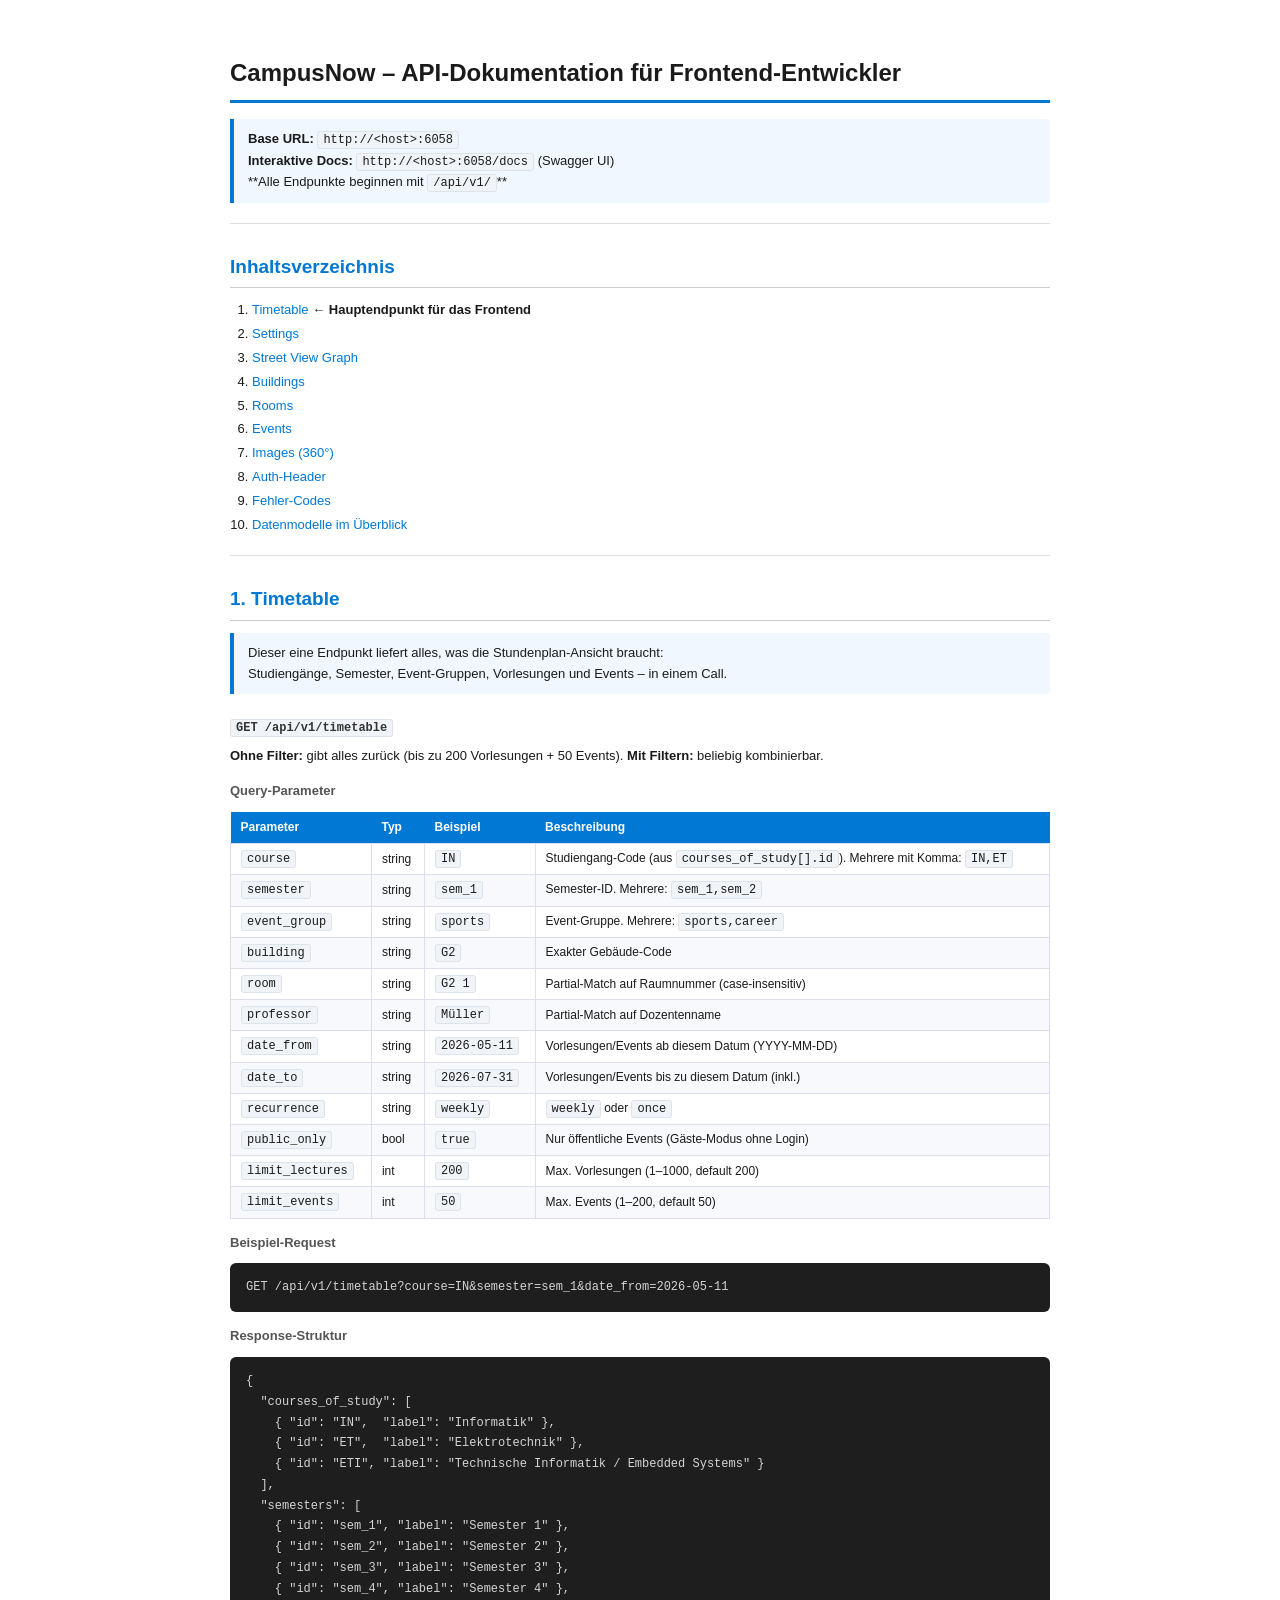
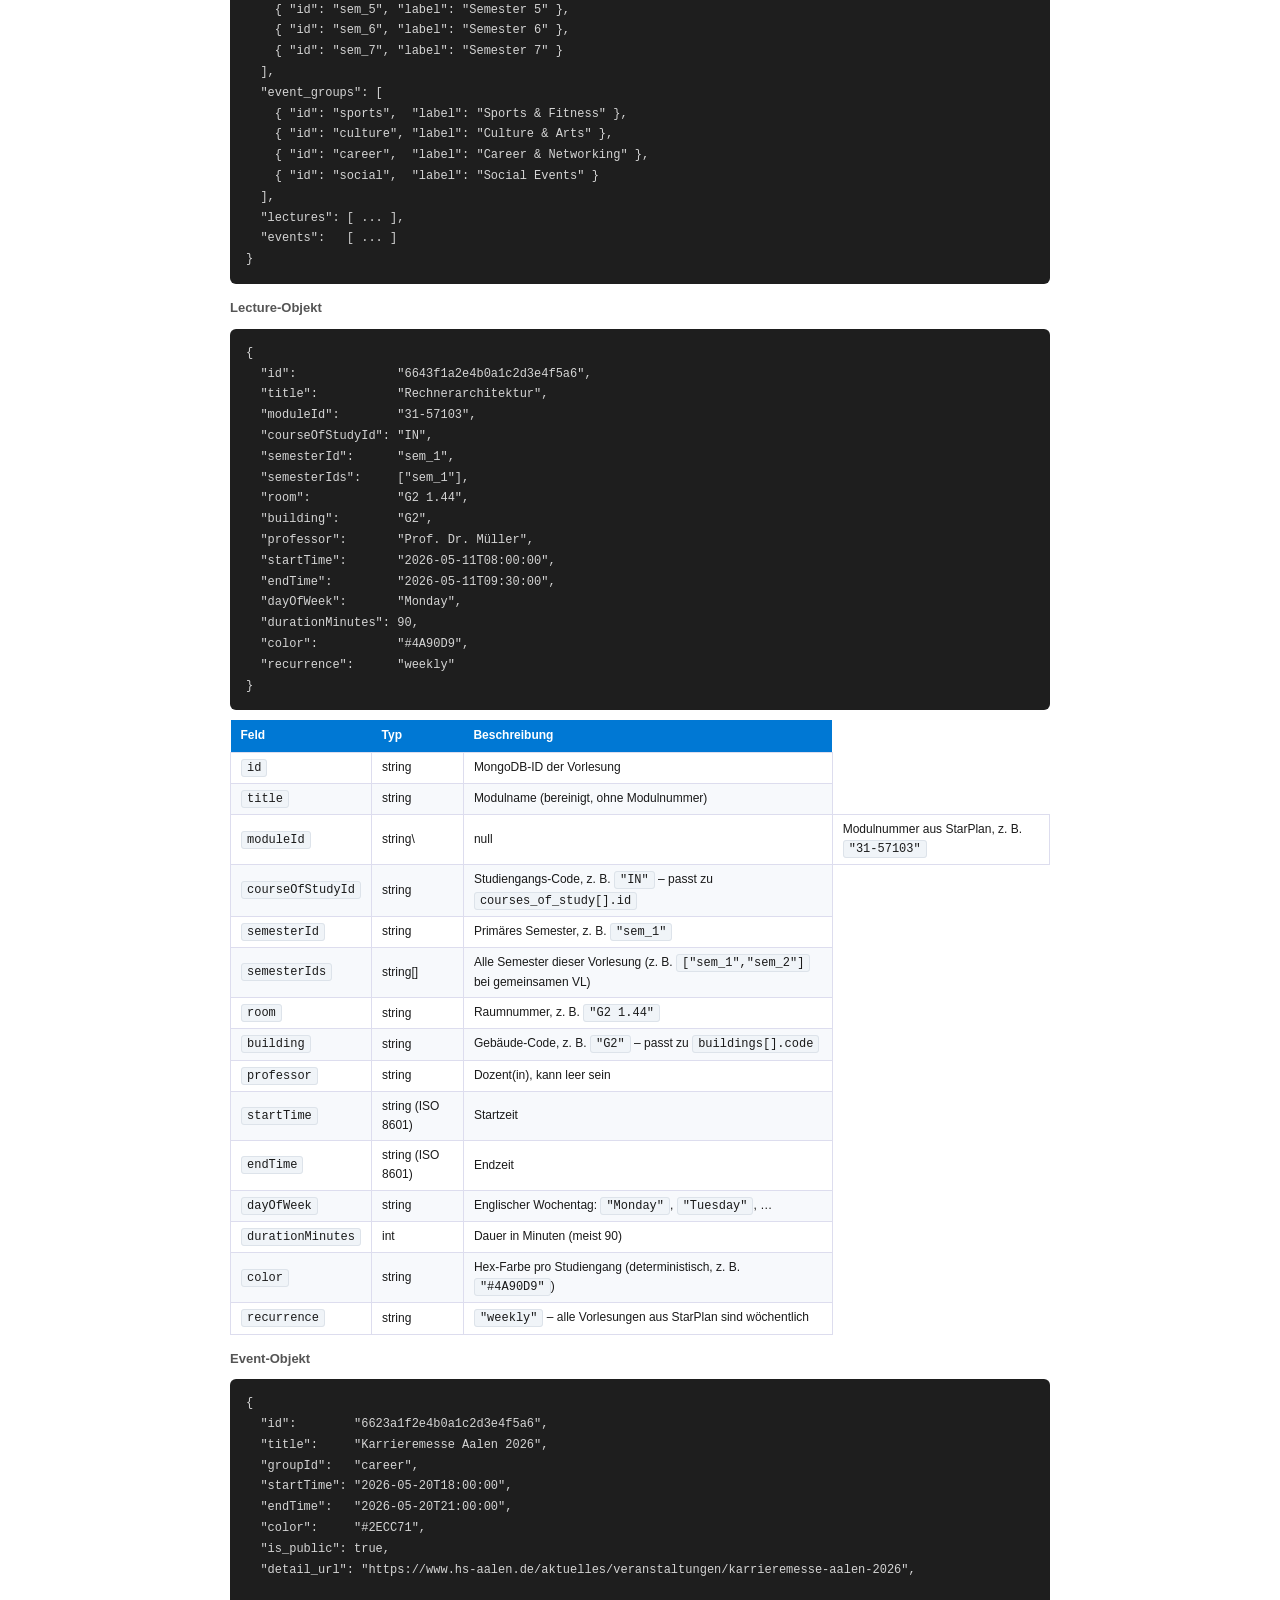
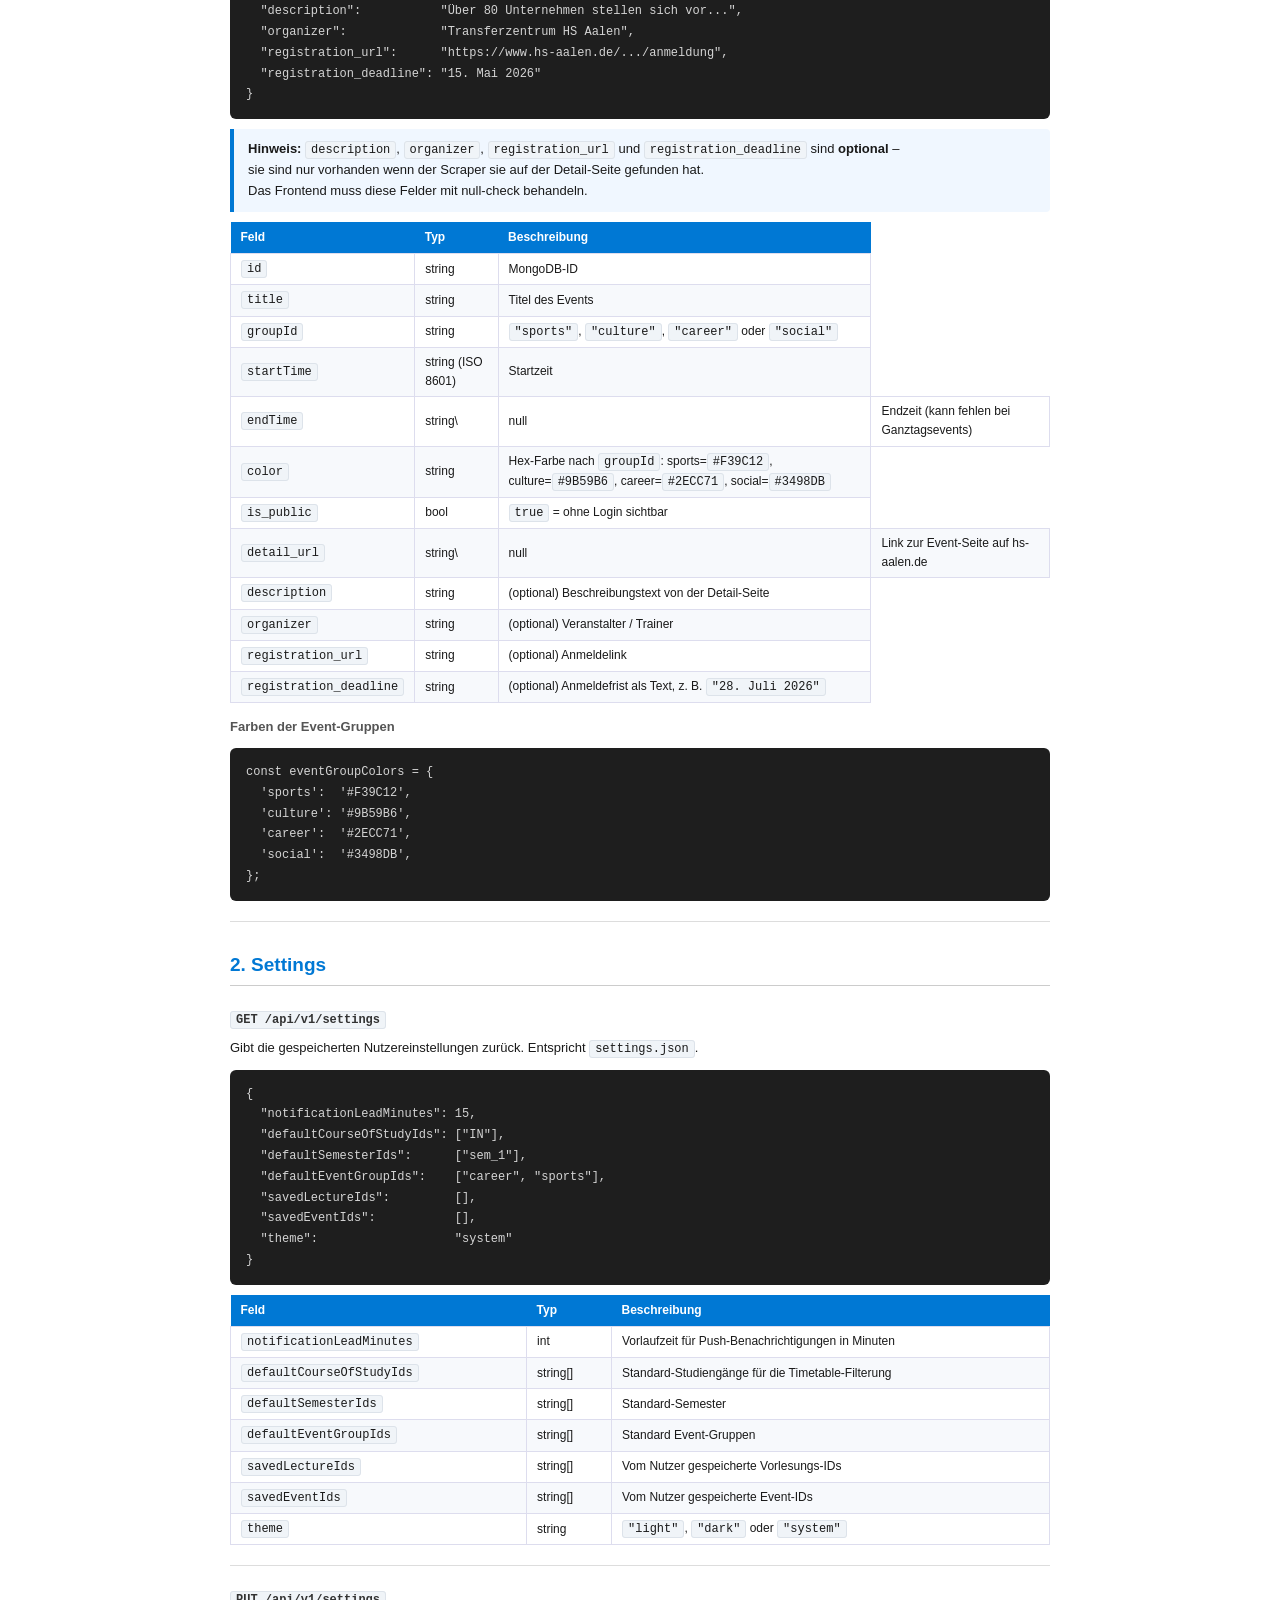
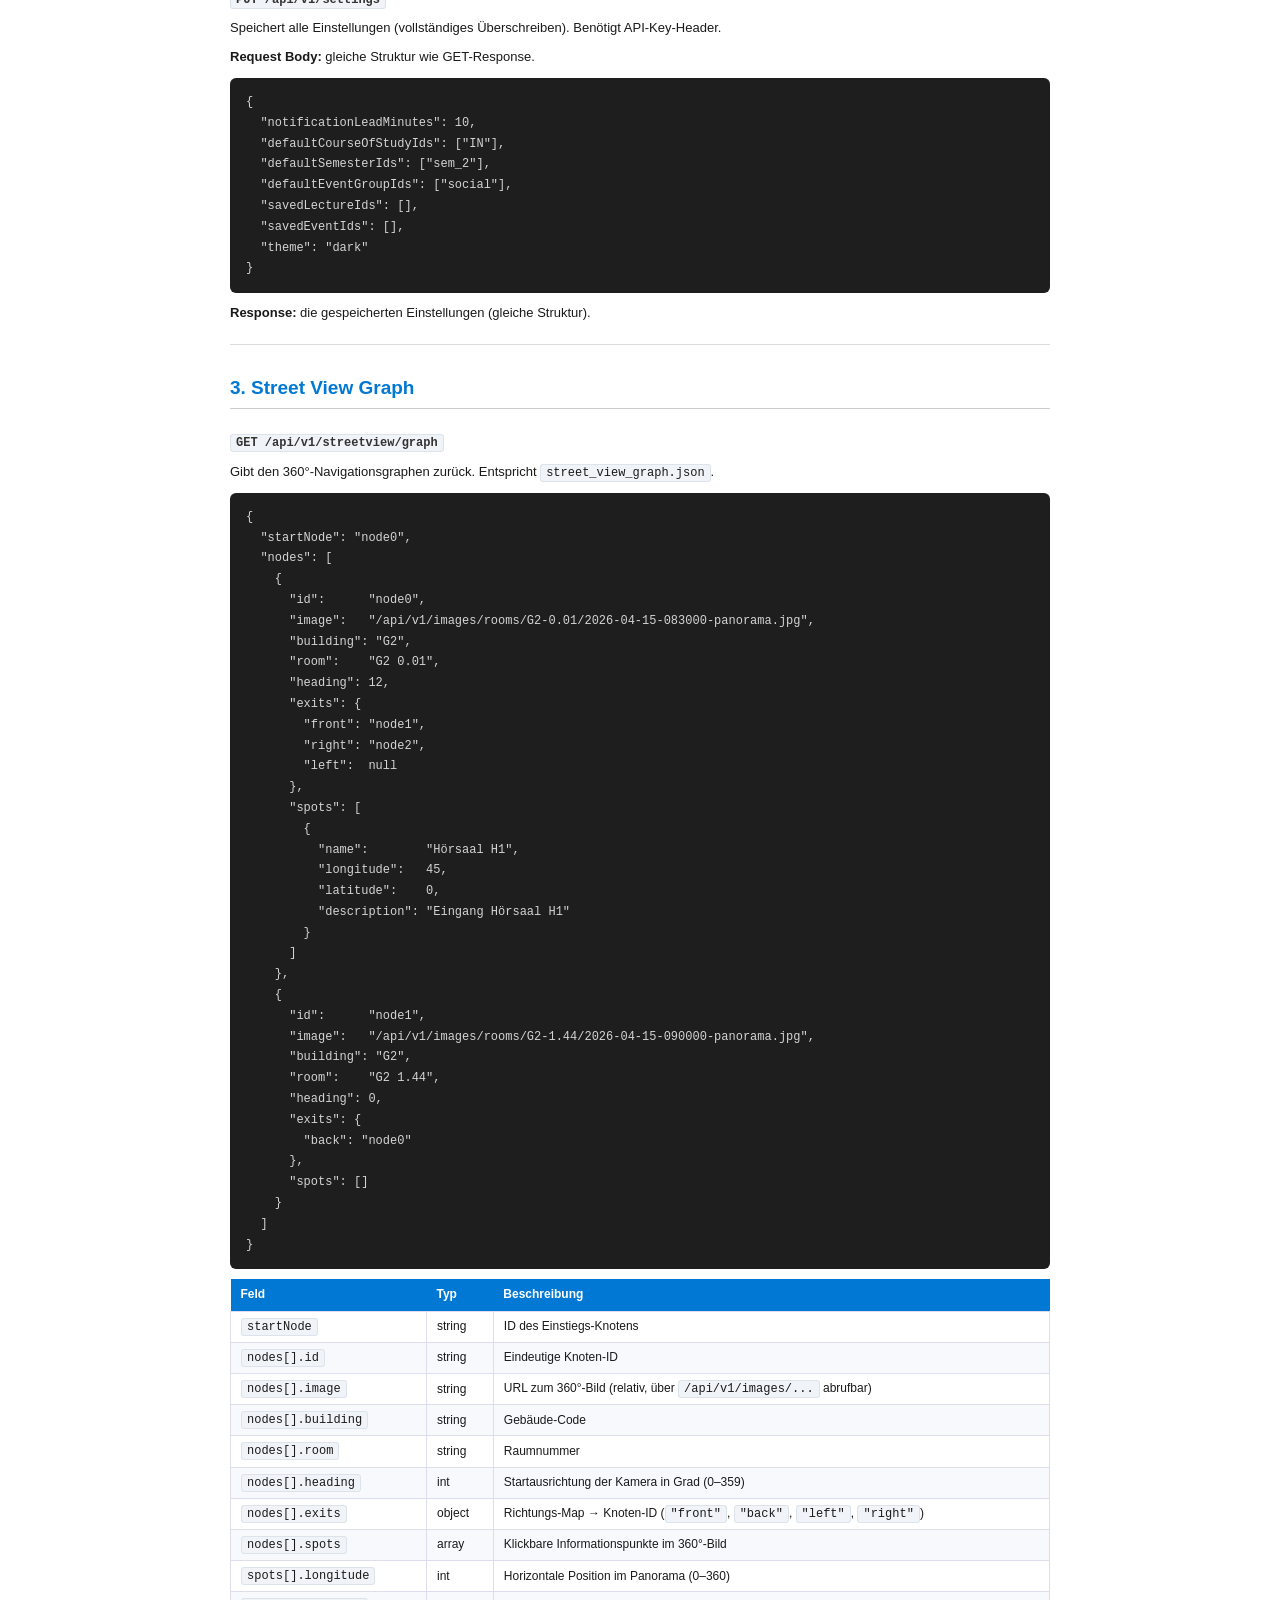
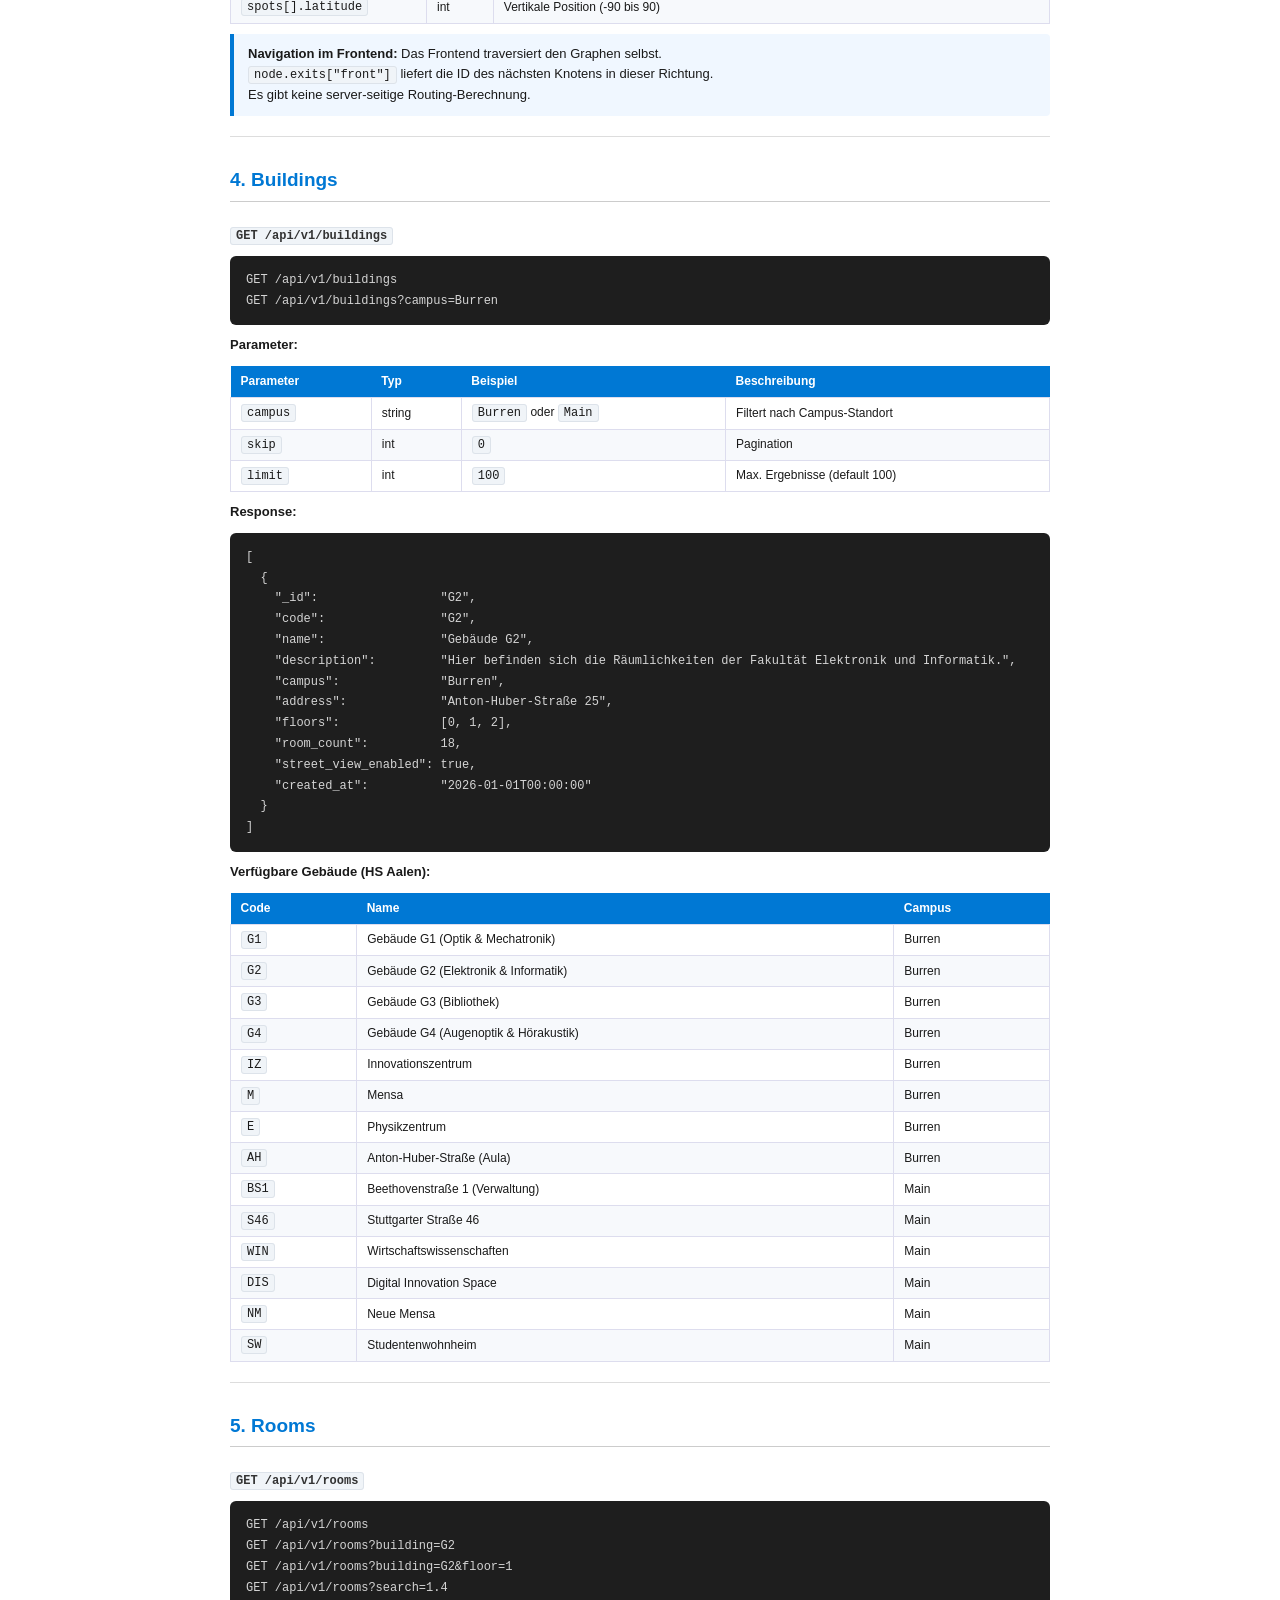
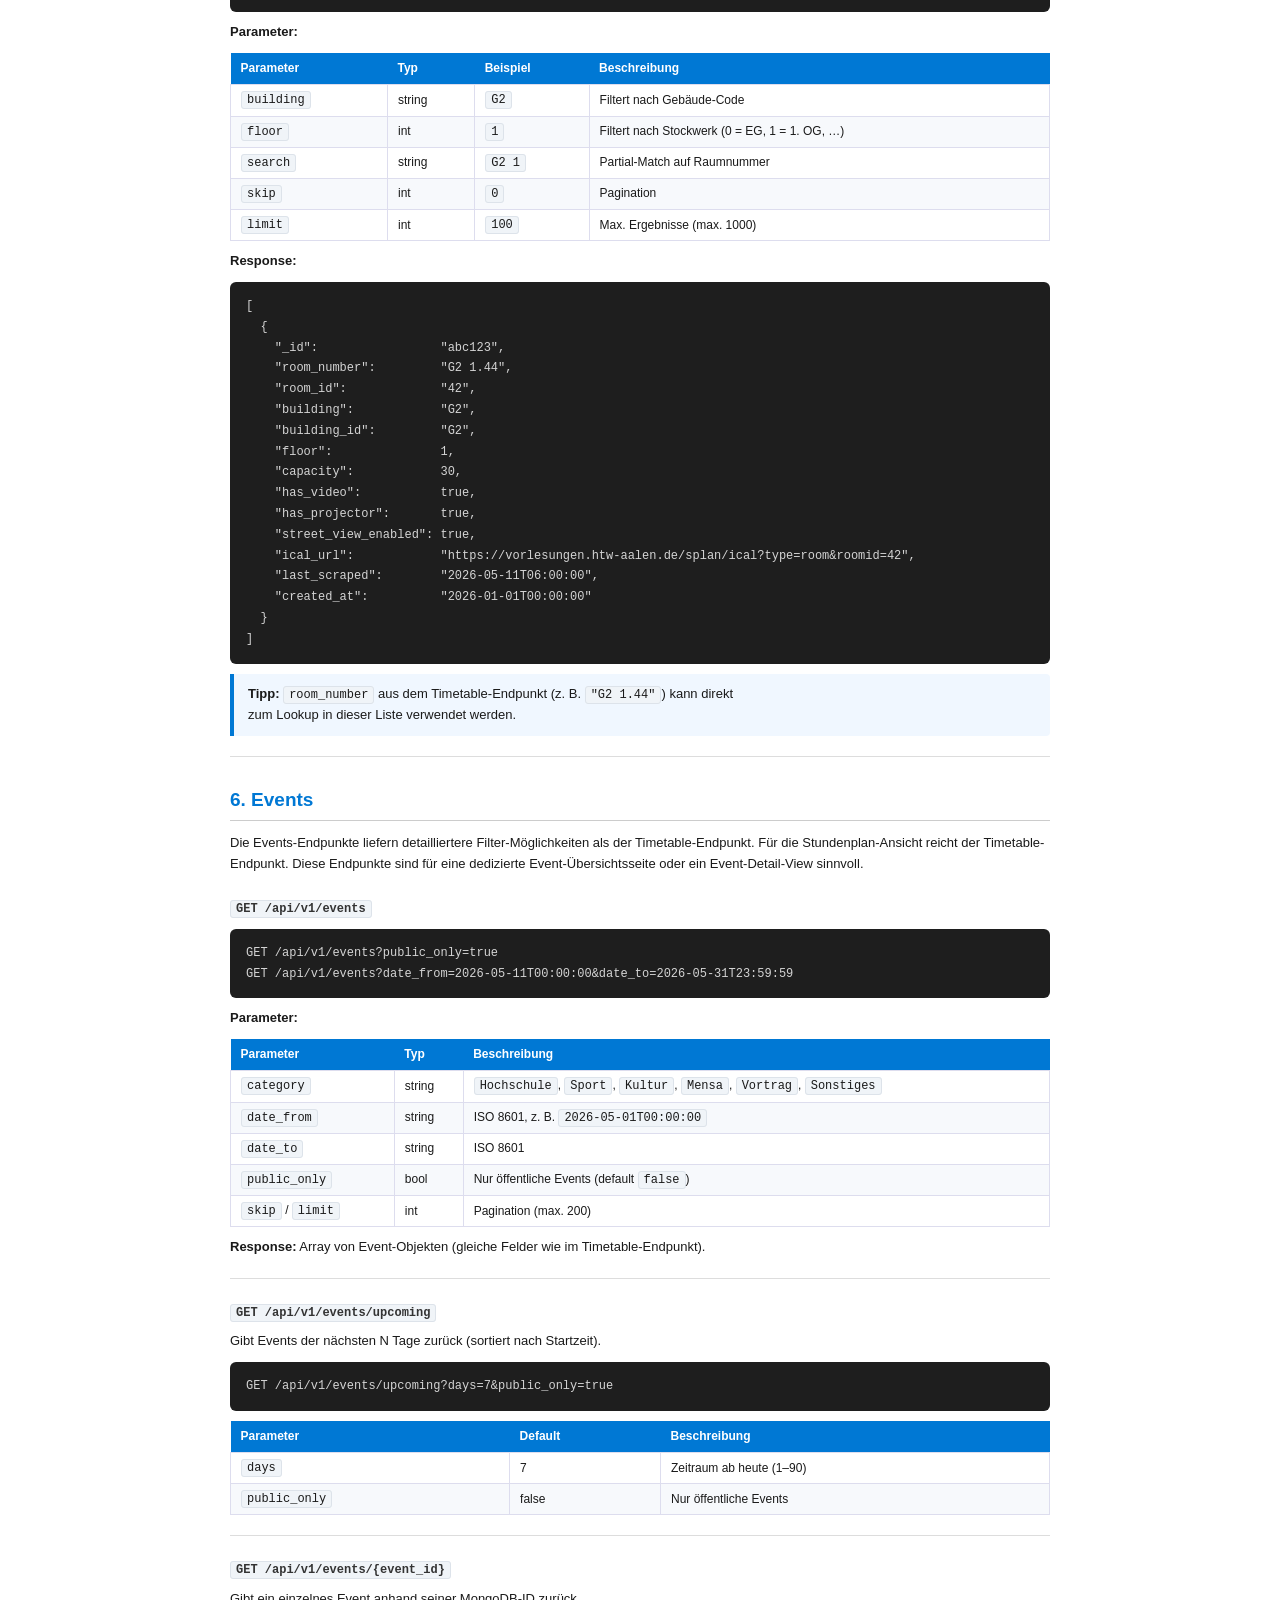
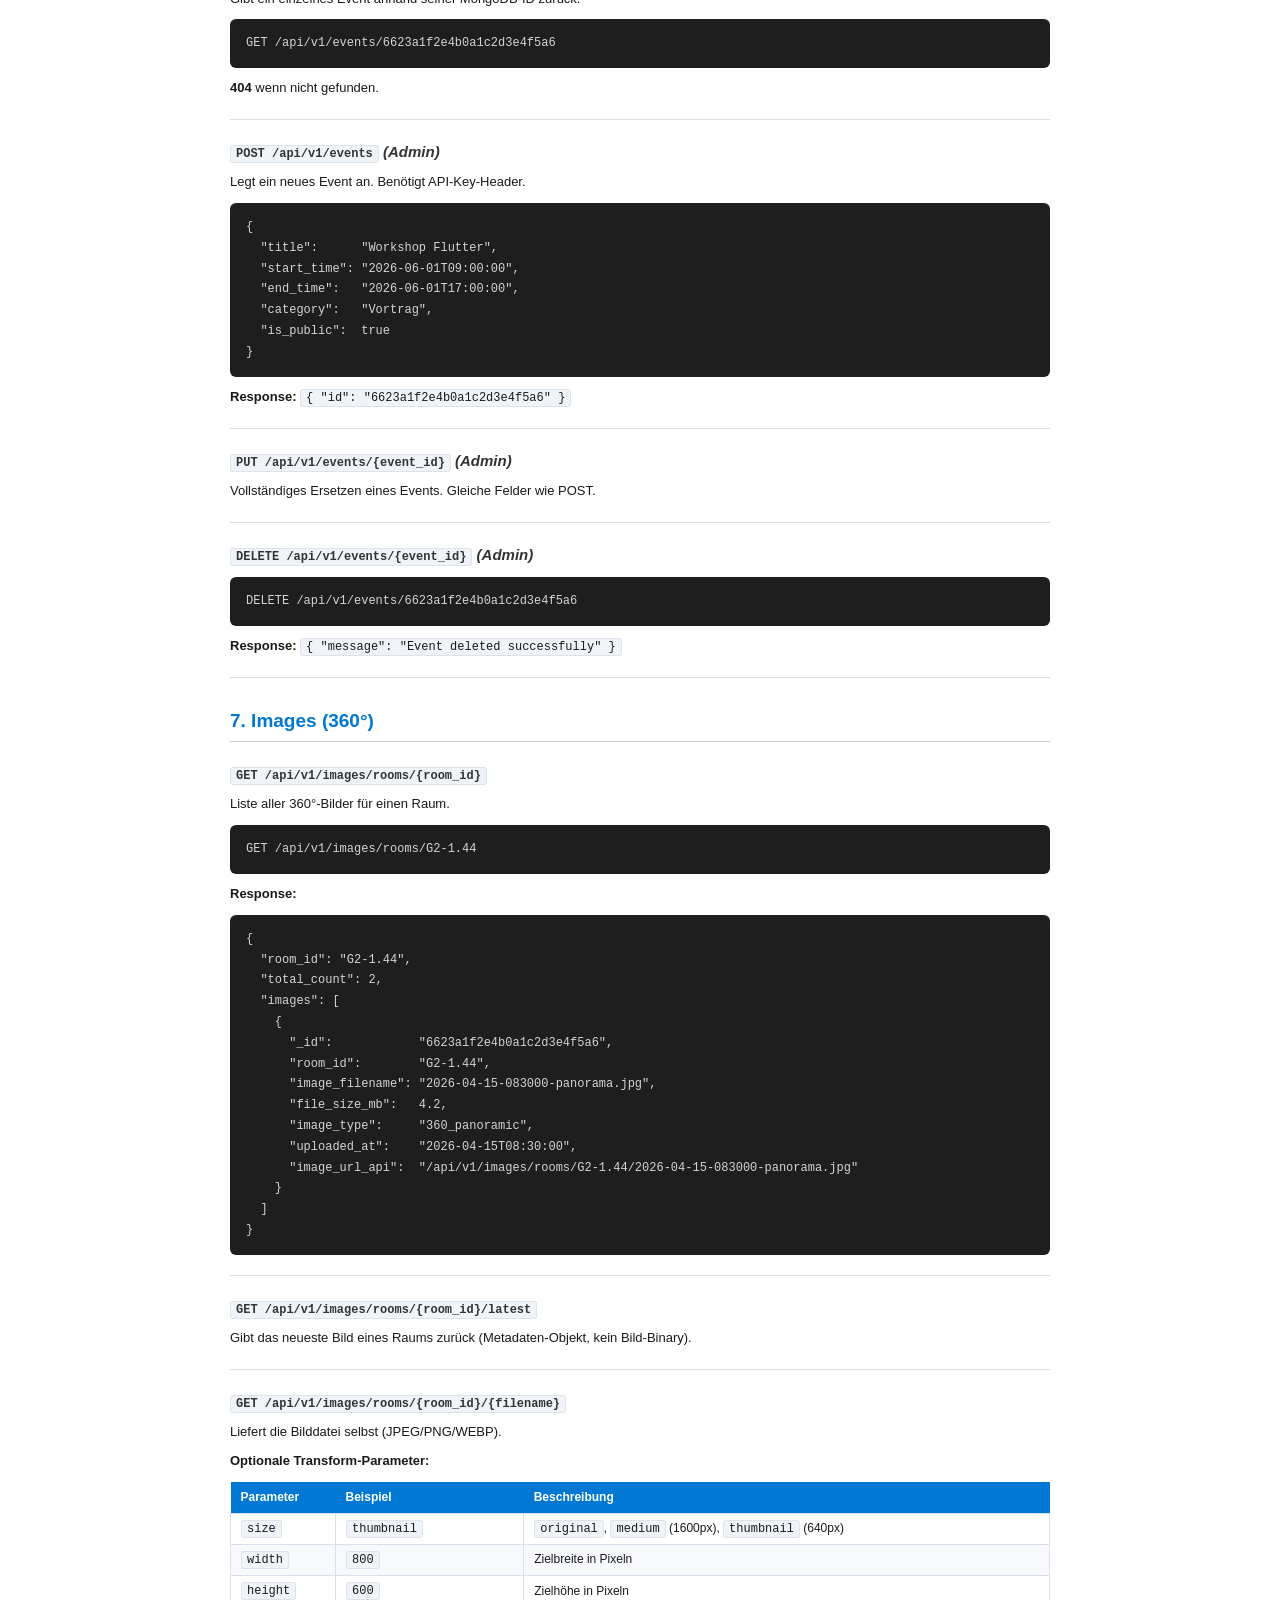
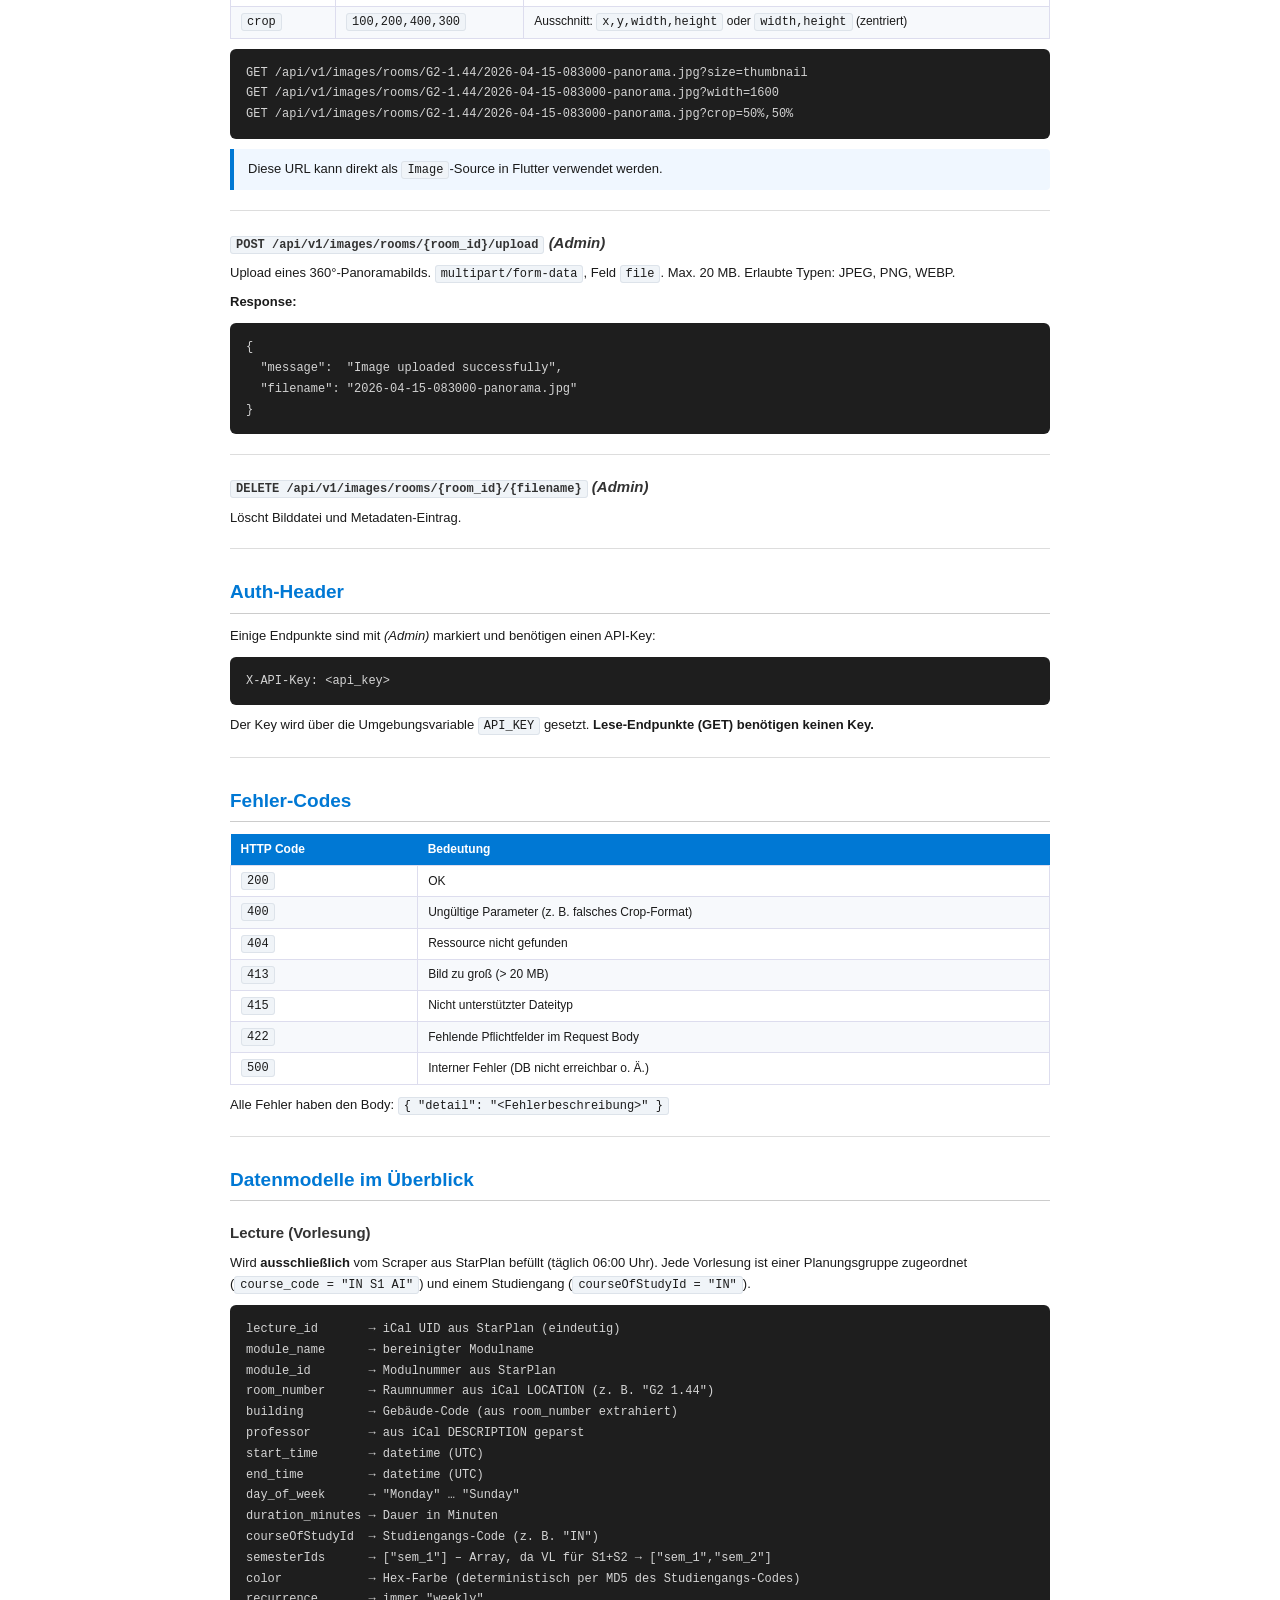
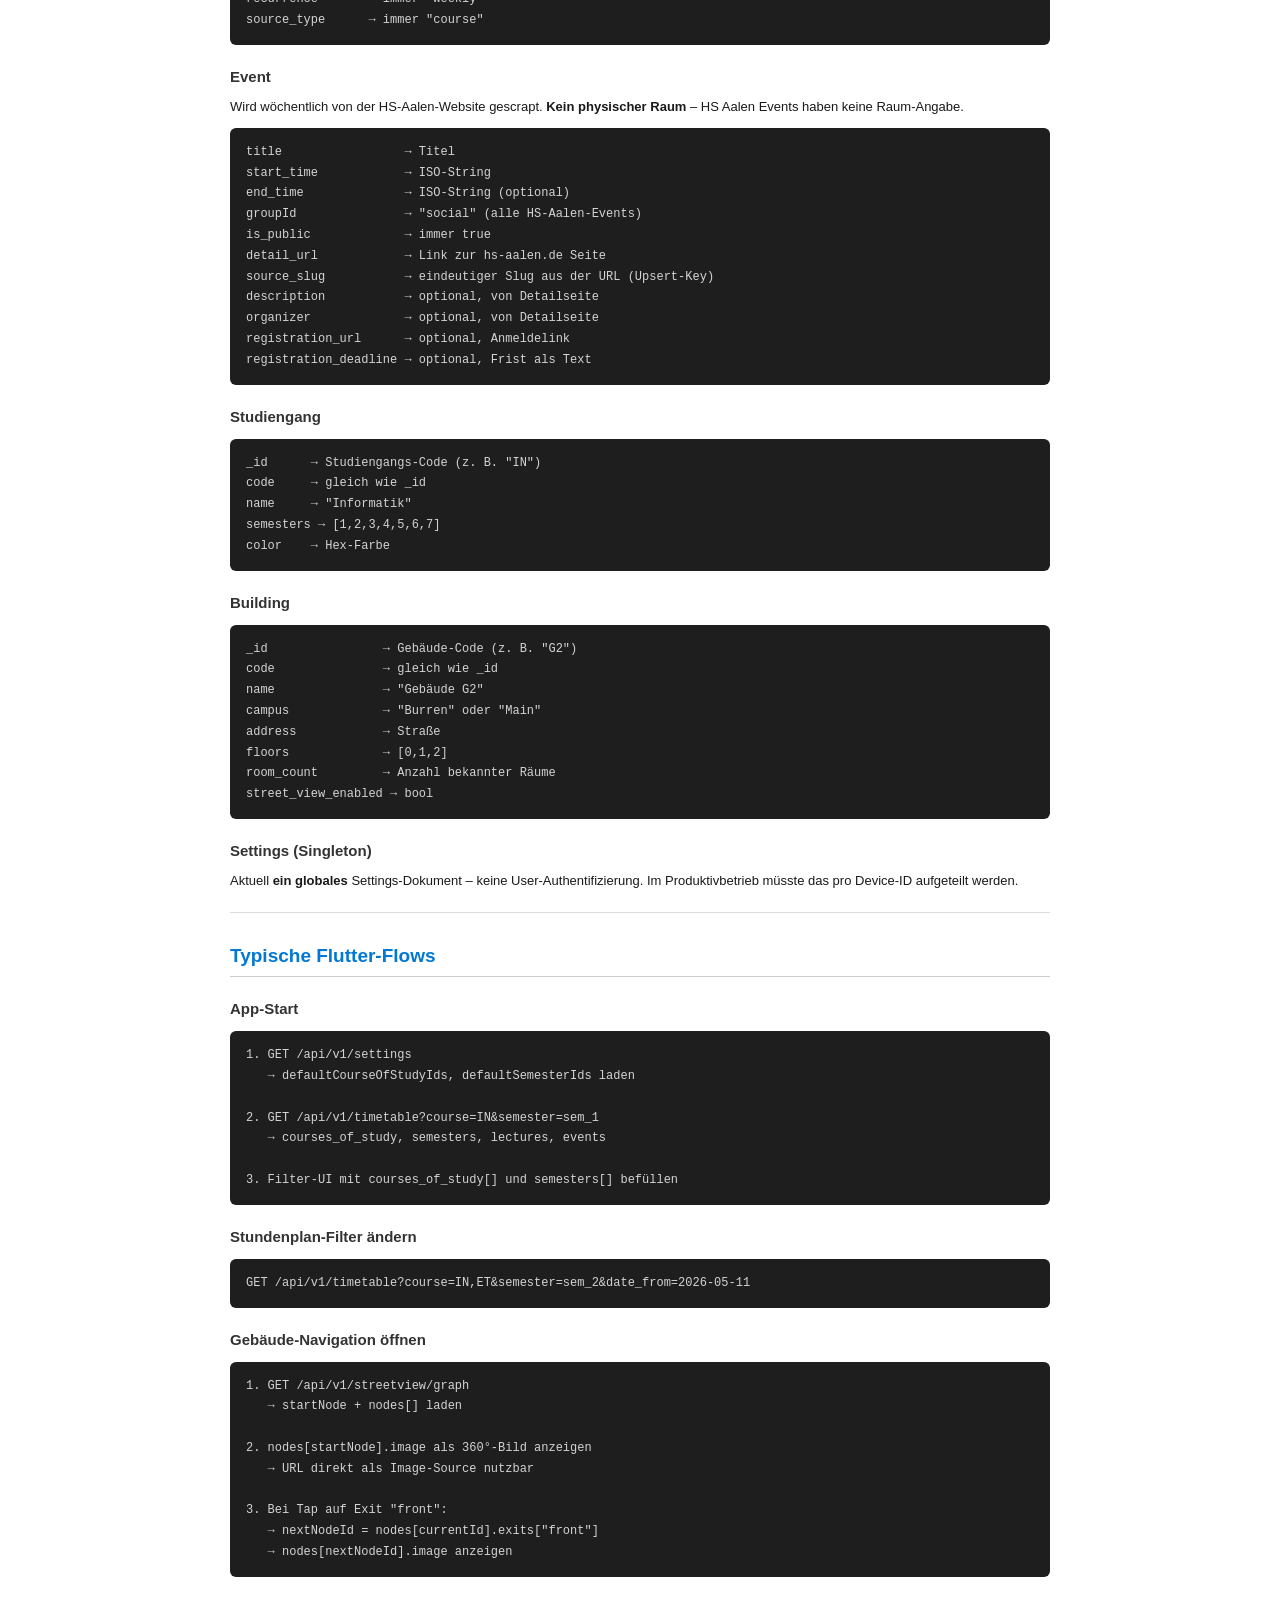
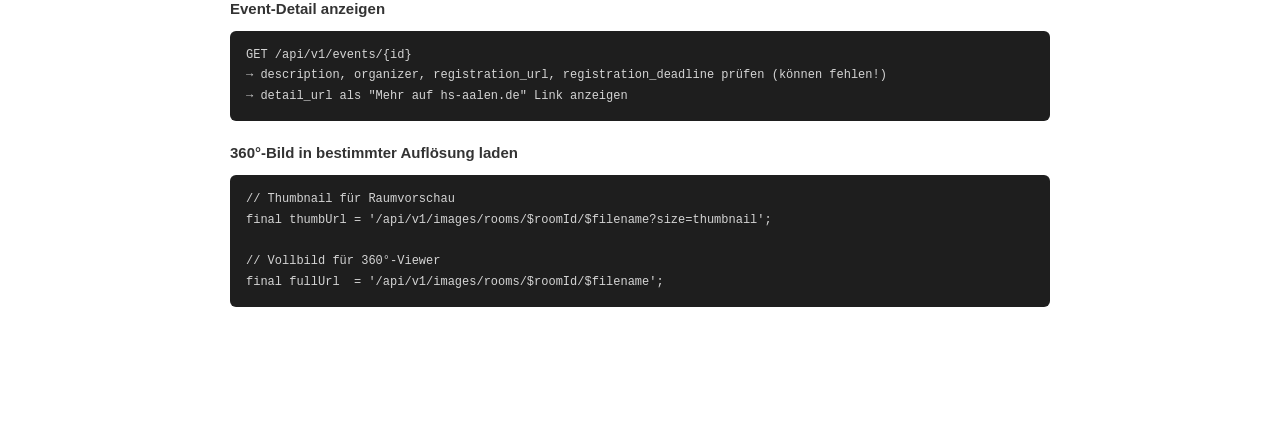
==== FRONTEND_API.html @ 44d7f998 "Add comprehensive API documentation for frontend developers in FRONTEND_API.md" ====
<!DOCTYPE html>
<html lang="de">
<head>
<meta charset="UTF-8">
<meta name="viewport" content="width=device-width, initial-scale=1">
<title>CampusNow – API-Dokumentation</title>
<style>

* { box-sizing: border-box; margin: 0; padding: 0; }
body {
    font-family: 'Segoe UI', Arial, sans-serif;
    font-size: 13px;
    line-height: 1.6;
    color: #1a1a1a;
    max-width: 900px;
    margin: 0 auto;
    padding: 30px 40px;
}
h1 { font-size: 24px; border-bottom: 3px solid #0078D4; padding-bottom: 8px; margin: 24px 0 16px; }
h2 { font-size: 19px; border-bottom: 1.5px solid #ccc; padding-bottom: 5px; margin: 28px 0 12px; color: #0078D4; }
h3 { font-size: 15px; margin: 20px 0 8px; color: #333; }
h4 { font-size: 13px; margin: 14px 0 6px; color: #555; font-weight: 600; }
p { margin: 8px 0; }
a { color: #0078D4; text-decoration: none; }
code {
    font-family: 'Consolas', 'Courier New', monospace;
    font-size: 12px;
    background: #f0f4f8;
    border: 1px solid #dde3ea;
    border-radius: 3px;
    padding: 1px 5px;
}
pre {
    background: #1e1e1e;
    color: #d4d4d4;
    border-radius: 6px;
    padding: 14px 16px;
    overflow-x: auto;
    margin: 10px 0;
}
pre code {
    background: none;
    border: none;
    padding: 0;
    color: inherit;
    font-size: 12px;
}
blockquote {
    border-left: 4px solid #0078D4;
    background: #f0f7ff;
    padding: 8px 14px;
    margin: 10px 0;
    border-radius: 0 4px 4px 0;
}
blockquote p { margin: 2px 0; }
table {
    border-collapse: collapse;
    width: 100%;
    margin: 10px 0;
    font-size: 12px;
}
th {
    background: #0078D4;
    color: white;
    padding: 6px 10px;
    text-align: left;
    font-weight: 600;
}
td { padding: 5px 10px; border: 1px solid #dde; }
tr:nth-child(even) td { background: #f7f9fc; }
ul, ol { margin: 8px 0 8px 22px; }
li { margin: 3px 0; }
hr { border: none; border-top: 1px solid #ddd; margin: 20px 0; }
strong { font-weight: 700; }
em { font-style: italic; }
.toc { background: #f7f9fc; border: 1px solid #dde; border-radius: 6px; padding: 14px 20px; margin: 16px 0; }
.toc ol { margin-left: 18px; }
@media print {
    body { max-width: 100%; padding: 15px 20px; font-size: 11px; }
    h1 { font-size: 20px; }
    h2 { font-size: 16px; }
    pre { font-size: 10px; }
    a { color: #0078D4; }
    tr:nth-child(even) td { -webkit-print-color-adjust: exact; print-color-adjust: exact; }
    th { -webkit-print-color-adjust: exact; print-color-adjust: exact; }
}

</style>
</head>
<body>
<h1 id='campusnow--api-dokumentation-für-frontend-entwickler'>CampusNow – API-Dokumentation für Frontend-Entwickler</h1>
<blockquote><p><strong>Base URL:</strong> <code>http://&lt;host&gt;:6058</code><br><strong>Interaktive Docs:</strong> <code>http://&lt;host&gt;:6058/docs</code> (Swagger UI)<br>**Alle Endpunkte beginnen mit <code>/api/v1/</code>**</p></blockquote>
<hr>
<h2 id='inhaltsverzeichnis'>Inhaltsverzeichnis</h2>
<ol><li><a href="#1-timetable">Timetable</a> ← <strong>Hauptendpunkt für das Frontend</strong></li><li><a href="#2-settings">Settings</a></li><li><a href="#3-street-view-graph">Street View Graph</a></li><li><a href="#4-buildings">Buildings</a></li><li><a href="#5-rooms">Rooms</a></li><li><a href="#6-events">Events</a></li><li><a href="#7-images-360">Images (360°)</a></li><li><a href="#auth-header">Auth-Header</a></li><li><a href="#fehler-codes">Fehler-Codes</a></li><li><a href="#datenmodelle-im-überblick">Datenmodelle im Überblick</a></li></ol>

<hr>
<h2 id='1-timetable'>1. Timetable</h2>
<blockquote><p>Dieser eine Endpunkt liefert alles, was die Stundenplan-Ansicht braucht:<br>Studiengänge, Semester, Event-Gruppen, Vorlesungen und Events – in einem Call.</p></blockquote>
<h3 id='get-apiv1timetable'><code>GET /api/v1/timetable</code></h3>
<p><strong>Ohne Filter:</strong> gibt alles zurück (bis zu 200 Vorlesungen + 50 Events). <strong>Mit Filtern:</strong> beliebig kombinierbar.</p>
<h4 id='query-parameter'>Query-Parameter</h4>
<table><thead><tr><th>Parameter</th><th>Typ</th><th>Beispiel</th><th>Beschreibung</th></tr></thead><tr><td><code>course</code></td><td>string</td><td><code>IN</code></td><td>Studiengang-Code (aus <code>courses_of_study[].id</code>). Mehrere mit Komma: <code>IN,ET</code></td></tr><tr><td><code>semester</code></td><td>string</td><td><code>sem_1</code></td><td>Semester-ID. Mehrere: <code>sem_1,sem_2</code></td></tr><tr><td><code>event_group</code></td><td>string</td><td><code>sports</code></td><td>Event-Gruppe. Mehrere: <code>sports,career</code></td></tr><tr><td><code>building</code></td><td>string</td><td><code>G2</code></td><td>Exakter Gebäude-Code</td></tr><tr><td><code>room</code></td><td>string</td><td><code>G2 1</code></td><td>Partial-Match auf Raumnummer (case-insensitiv)</td></tr><tr><td><code>professor</code></td><td>string</td><td><code>Müller</code></td><td>Partial-Match auf Dozentenname</td></tr><tr><td><code>date_from</code></td><td>string</td><td><code>2026-05-11</code></td><td>Vorlesungen/Events ab diesem Datum (YYYY-MM-DD)</td></tr><tr><td><code>date_to</code></td><td>string</td><td><code>2026-07-31</code></td><td>Vorlesungen/Events bis zu diesem Datum (inkl.)</td></tr><tr><td><code>recurrence</code></td><td>string</td><td><code>weekly</code></td><td><code>weekly</code> oder <code>once</code></td></tr><tr><td><code>public_only</code></td><td>bool</td><td><code>true</code></td><td>Nur öffentliche Events (Gäste-Modus ohne Login)</td></tr><tr><td><code>limit_lectures</code></td><td>int</td><td><code>200</code></td><td>Max. Vorlesungen (1–1000, default 200)</td></tr><tr><td><code>limit_events</code></td><td>int</td><td><code>50</code></td><td>Max. Events (1–200, default 50)</td></tr></table>
<h4 id='beispiel-request'>Beispiel-Request</h4>
<pre><code>GET /api/v1/timetable?course=IN&amp;semester=sem_1&amp;date_from=2026-05-11</code></pre>
<h4 id='response-struktur'>Response-Struktur</h4>
<pre><code class="language-json">{
  &quot;courses_of_study&quot;: [
    { &quot;id&quot;: &quot;IN&quot;,  &quot;label&quot;: &quot;Informatik&quot; },
    { &quot;id&quot;: &quot;ET&quot;,  &quot;label&quot;: &quot;Elektrotechnik&quot; },
    { &quot;id&quot;: &quot;ETI&quot;, &quot;label&quot;: &quot;Technische Informatik / Embedded Systems&quot; }
  ],
  &quot;semesters&quot;: [
    { &quot;id&quot;: &quot;sem_1&quot;, &quot;label&quot;: &quot;Semester 1&quot; },
    { &quot;id&quot;: &quot;sem_2&quot;, &quot;label&quot;: &quot;Semester 2&quot; },
    { &quot;id&quot;: &quot;sem_3&quot;, &quot;label&quot;: &quot;Semester 3&quot; },
    { &quot;id&quot;: &quot;sem_4&quot;, &quot;label&quot;: &quot;Semester 4&quot; },
    { &quot;id&quot;: &quot;sem_5&quot;, &quot;label&quot;: &quot;Semester 5&quot; },
    { &quot;id&quot;: &quot;sem_6&quot;, &quot;label&quot;: &quot;Semester 6&quot; },
    { &quot;id&quot;: &quot;sem_7&quot;, &quot;label&quot;: &quot;Semester 7&quot; }
  ],
  &quot;event_groups&quot;: [
    { &quot;id&quot;: &quot;sports&quot;,  &quot;label&quot;: &quot;Sports &amp; Fitness&quot; },
    { &quot;id&quot;: &quot;culture&quot;, &quot;label&quot;: &quot;Culture &amp; Arts&quot; },
    { &quot;id&quot;: &quot;career&quot;,  &quot;label&quot;: &quot;Career &amp; Networking&quot; },
    { &quot;id&quot;: &quot;social&quot;,  &quot;label&quot;: &quot;Social Events&quot; }
  ],
  &quot;lectures&quot;: [ ... ],
  &quot;events&quot;:   [ ... ]
}</code></pre>
<h4 id='lecture-objekt'>Lecture-Objekt</h4>
<pre><code class="language-json">{
  &quot;id&quot;:              &quot;6643f1a2e4b0a1c2d3e4f5a6&quot;,
  &quot;title&quot;:           &quot;Rechnerarchitektur&quot;,
  &quot;moduleId&quot;:        &quot;31-57103&quot;,
  &quot;courseOfStudyId&quot;: &quot;IN&quot;,
  &quot;semesterId&quot;:      &quot;sem_1&quot;,
  &quot;semesterIds&quot;:     [&quot;sem_1&quot;],
  &quot;room&quot;:            &quot;G2 1.44&quot;,
  &quot;building&quot;:        &quot;G2&quot;,
  &quot;professor&quot;:       &quot;Prof. Dr. Müller&quot;,
  &quot;startTime&quot;:       &quot;2026-05-11T08:00:00&quot;,
  &quot;endTime&quot;:         &quot;2026-05-11T09:30:00&quot;,
  &quot;dayOfWeek&quot;:       &quot;Monday&quot;,
  &quot;durationMinutes&quot;: 90,
  &quot;color&quot;:           &quot;#4A90D9&quot;,
  &quot;recurrence&quot;:      &quot;weekly&quot;
}</code></pre>
<table><thead><tr><th>Feld</th><th>Typ</th><th>Beschreibung</th></tr></thead><tr><td><code>id</code></td><td>string</td><td>MongoDB-ID der Vorlesung</td></tr><tr><td><code>title</code></td><td>string</td><td>Modulname (bereinigt, ohne Modulnummer)</td></tr><tr><td><code>moduleId</code></td><td>string\</td><td>null</td><td>Modulnummer aus StarPlan, z. B. <code>&quot;31-57103&quot;</code></td></tr><tr><td><code>courseOfStudyId</code></td><td>string</td><td>Studiengangs-Code, z. B. <code>&quot;IN&quot;</code> – passt zu <code>courses_of_study[].id</code></td></tr><tr><td><code>semesterId</code></td><td>string</td><td>Primäres Semester, z. B. <code>&quot;sem_1&quot;</code></td></tr><tr><td><code>semesterIds</code></td><td>string[]</td><td>Alle Semester dieser Vorlesung (z. B. <code>[&quot;sem_1&quot;,&quot;sem_2&quot;]</code> bei gemeinsamen VL)</td></tr><tr><td><code>room</code></td><td>string</td><td>Raumnummer, z. B. <code>&quot;G2 1.44&quot;</code></td></tr><tr><td><code>building</code></td><td>string</td><td>Gebäude-Code, z. B. <code>&quot;G2&quot;</code> – passt zu <code>buildings[].code</code></td></tr><tr><td><code>professor</code></td><td>string</td><td>Dozent(in), kann leer sein</td></tr><tr><td><code>startTime</code></td><td>string (ISO 8601)</td><td>Startzeit</td></tr><tr><td><code>endTime</code></td><td>string (ISO 8601)</td><td>Endzeit</td></tr><tr><td><code>dayOfWeek</code></td><td>string</td><td>Englischer Wochentag: <code>&quot;Monday&quot;</code>, <code>&quot;Tuesday&quot;</code>, …</td></tr><tr><td><code>durationMinutes</code></td><td>int</td><td>Dauer in Minuten (meist 90)</td></tr><tr><td><code>color</code></td><td>string</td><td>Hex-Farbe pro Studiengang (deterministisch, z. B. <code>&quot;#4A90D9&quot;</code>)</td></tr><tr><td><code>recurrence</code></td><td>string</td><td><code>&quot;weekly&quot;</code> – alle Vorlesungen aus StarPlan sind wöchentlich</td></tr></table>
<h4 id='event-objekt'>Event-Objekt</h4>
<pre><code class="language-json">{
  &quot;id&quot;:        &quot;6623a1f2e4b0a1c2d3e4f5a6&quot;,
  &quot;title&quot;:     &quot;Karrieremesse Aalen 2026&quot;,
  &quot;groupId&quot;:   &quot;career&quot;,
  &quot;startTime&quot;: &quot;2026-05-20T18:00:00&quot;,
  &quot;endTime&quot;:   &quot;2026-05-20T21:00:00&quot;,
  &quot;color&quot;:     &quot;#2ECC71&quot;,
  &quot;is_public&quot;: true,
  &quot;detail_url&quot;: &quot;https://www.hs-aalen.de/aktuelles/veranstaltungen/karrieremesse-aalen-2026&quot;,

  &quot;description&quot;:           &quot;Über 80 Unternehmen stellen sich vor...&quot;,
  &quot;organizer&quot;:             &quot;Transferzentrum HS Aalen&quot;,
  &quot;registration_url&quot;:      &quot;https://www.hs-aalen.de/.../anmeldung&quot;,
  &quot;registration_deadline&quot;: &quot;15. Mai 2026&quot;
}</code></pre>
<blockquote><p><strong>Hinweis:</strong> <code>description</code>, <code>organizer</code>, <code>registration_url</code> und <code>registration_deadline</code> sind <strong>optional</strong> –<br>sie sind nur vorhanden wenn der Scraper sie auf der Detail-Seite gefunden hat.<br>Das Frontend muss diese Felder mit null-check behandeln.</p></blockquote>
<table><thead><tr><th>Feld</th><th>Typ</th><th>Beschreibung</th></tr></thead><tr><td><code>id</code></td><td>string</td><td>MongoDB-ID</td></tr><tr><td><code>title</code></td><td>string</td><td>Titel des Events</td></tr><tr><td><code>groupId</code></td><td>string</td><td><code>&quot;sports&quot;</code>, <code>&quot;culture&quot;</code>, <code>&quot;career&quot;</code> oder <code>&quot;social&quot;</code></td></tr><tr><td><code>startTime</code></td><td>string (ISO 8601)</td><td>Startzeit</td></tr><tr><td><code>endTime</code></td><td>string\</td><td>null</td><td>Endzeit (kann fehlen bei Ganztagsevents)</td></tr><tr><td><code>color</code></td><td>string</td><td>Hex-Farbe nach <code>groupId</code>: sports=<code>#F39C12</code>, culture=<code>#9B59B6</code>, career=<code>#2ECC71</code>, social=<code>#3498DB</code></td></tr><tr><td><code>is_public</code></td><td>bool</td><td><code>true</code> = ohne Login sichtbar</td></tr><tr><td><code>detail_url</code></td><td>string\</td><td>null</td><td>Link zur Event-Seite auf hs-aalen.de</td></tr><tr><td><code>description</code></td><td>string</td><td>(optional) Beschreibungstext von der Detail-Seite</td></tr><tr><td><code>organizer</code></td><td>string</td><td>(optional) Veranstalter / Trainer</td></tr><tr><td><code>registration_url</code></td><td>string</td><td>(optional) Anmeldelink</td></tr><tr><td><code>registration_deadline</code></td><td>string</td><td>(optional) Anmeldefrist als Text, z. B. <code>&quot;28. Juli 2026&quot;</code></td></tr></table>
<h4 id='farben-der-event-gruppen'>Farben der Event-Gruppen</h4>
<pre><code class="language-dart">const eventGroupColors = {
  &#x27;sports&#x27;:  &#x27;#F39C12&#x27;,
  &#x27;culture&#x27;: &#x27;#9B59B6&#x27;,
  &#x27;career&#x27;:  &#x27;#2ECC71&#x27;,
  &#x27;social&#x27;:  &#x27;#3498DB&#x27;,
};</code></pre>
<hr>
<h2 id='2-settings'>2. Settings</h2>
<h3 id='get-apiv1settings'><code>GET /api/v1/settings</code></h3>
<p>Gibt die gespeicherten Nutzereinstellungen zurück. Entspricht <code>settings.json</code>.</p>
<pre><code class="language-json">{
  &quot;notificationLeadMinutes&quot;: 15,
  &quot;defaultCourseOfStudyIds&quot;: [&quot;IN&quot;],
  &quot;defaultSemesterIds&quot;:      [&quot;sem_1&quot;],
  &quot;defaultEventGroupIds&quot;:    [&quot;career&quot;, &quot;sports&quot;],
  &quot;savedLectureIds&quot;:         [],
  &quot;savedEventIds&quot;:           [],
  &quot;theme&quot;:                   &quot;system&quot;
}</code></pre>
<table><thead><tr><th>Feld</th><th>Typ</th><th>Beschreibung</th></tr></thead><tr><td><code>notificationLeadMinutes</code></td><td>int</td><td>Vorlaufzeit für Push-Benachrichtigungen in Minuten</td></tr><tr><td><code>defaultCourseOfStudyIds</code></td><td>string[]</td><td>Standard-Studiengänge für die Timetable-Filterung</td></tr><tr><td><code>defaultSemesterIds</code></td><td>string[]</td><td>Standard-Semester</td></tr><tr><td><code>defaultEventGroupIds</code></td><td>string[]</td><td>Standard Event-Gruppen</td></tr><tr><td><code>savedLectureIds</code></td><td>string[]</td><td>Vom Nutzer gespeicherte Vorlesungs-IDs</td></tr><tr><td><code>savedEventIds</code></td><td>string[]</td><td>Vom Nutzer gespeicherte Event-IDs</td></tr><tr><td><code>theme</code></td><td>string</td><td><code>&quot;light&quot;</code>, <code>&quot;dark&quot;</code> oder <code>&quot;system&quot;</code></td></tr></table>
<hr>
<h3 id='put-apiv1settings'><code>PUT /api/v1/settings</code></h3>
<p>Speichert alle Einstellungen (vollständiges Überschreiben). Benötigt API-Key-Header.</p>
<p><strong>Request Body:</strong> gleiche Struktur wie GET-Response.</p>
<pre><code class="language-json">{
  &quot;notificationLeadMinutes&quot;: 10,
  &quot;defaultCourseOfStudyIds&quot;: [&quot;IN&quot;],
  &quot;defaultSemesterIds&quot;: [&quot;sem_2&quot;],
  &quot;defaultEventGroupIds&quot;: [&quot;social&quot;],
  &quot;savedLectureIds&quot;: [],
  &quot;savedEventIds&quot;: [],
  &quot;theme&quot;: &quot;dark&quot;
}</code></pre>
<p><strong>Response:</strong> die gespeicherten Einstellungen (gleiche Struktur).</p>
<hr>
<h2 id='3-street-view-graph'>3. Street View Graph</h2>
<h3 id='get-apiv1streetviewgraph'><code>GET /api/v1/streetview/graph</code></h3>
<p>Gibt den 360°-Navigationsgraphen zurück. Entspricht <code>street_view_graph.json</code>.</p>
<pre><code class="language-json">{
  &quot;startNode&quot;: &quot;node0&quot;,
  &quot;nodes&quot;: [
    {
      &quot;id&quot;:      &quot;node0&quot;,
      &quot;image&quot;:   &quot;/api/v1/images/rooms/G2-0.01/2026-04-15-083000-panorama.jpg&quot;,
      &quot;building&quot;: &quot;G2&quot;,
      &quot;room&quot;:    &quot;G2 0.01&quot;,
      &quot;heading&quot;: 12,
      &quot;exits&quot;: {
        &quot;front&quot;: &quot;node1&quot;,
        &quot;right&quot;: &quot;node2&quot;,
        &quot;left&quot;:  null
      },
      &quot;spots&quot;: [
        {
          &quot;name&quot;:        &quot;Hörsaal H1&quot;,
          &quot;longitude&quot;:   45,
          &quot;latitude&quot;:    0,
          &quot;description&quot;: &quot;Eingang Hörsaal H1&quot;
        }
      ]
    },
    {
      &quot;id&quot;:      &quot;node1&quot;,
      &quot;image&quot;:   &quot;/api/v1/images/rooms/G2-1.44/2026-04-15-090000-panorama.jpg&quot;,
      &quot;building&quot;: &quot;G2&quot;,
      &quot;room&quot;:    &quot;G2 1.44&quot;,
      &quot;heading&quot;: 0,
      &quot;exits&quot;: {
        &quot;back&quot;: &quot;node0&quot;
      },
      &quot;spots&quot;: []
    }
  ]
}</code></pre>
<table><thead><tr><th>Feld</th><th>Typ</th><th>Beschreibung</th></tr></thead><tr><td><code>startNode</code></td><td>string</td><td>ID des Einstiegs-Knotens</td></tr><tr><td><code>nodes[].id</code></td><td>string</td><td>Eindeutige Knoten-ID</td></tr><tr><td><code>nodes[].image</code></td><td>string</td><td>URL zum 360°-Bild (relativ, über <code>/api/v1/images/...</code> abrufbar)</td></tr><tr><td><code>nodes[].building</code></td><td>string</td><td>Gebäude-Code</td></tr><tr><td><code>nodes[].room</code></td><td>string</td><td>Raumnummer</td></tr><tr><td><code>nodes[].heading</code></td><td>int</td><td>Startausrichtung der Kamera in Grad (0–359)</td></tr><tr><td><code>nodes[].exits</code></td><td>object</td><td>Richtungs-Map → Knoten-ID (<code>&quot;front&quot;</code>, <code>&quot;back&quot;</code>, <code>&quot;left&quot;</code>, <code>&quot;right&quot;</code>)</td></tr><tr><td><code>nodes[].spots</code></td><td>array</td><td>Klickbare Informationspunkte im 360°-Bild</td></tr><tr><td><code>spots[].longitude</code></td><td>int</td><td>Horizontale Position im Panorama (0–360)</td></tr><tr><td><code>spots[].latitude</code></td><td>int</td><td>Vertikale Position (-90 bis 90)</td></tr></table>
<blockquote><p><strong>Navigation im Frontend:</strong> Das Frontend traversiert den Graphen selbst.<br><code>node.exits[&quot;front&quot;]</code> liefert die ID des nächsten Knotens in dieser Richtung.<br>Es gibt keine server-seitige Routing-Berechnung.</p></blockquote>
<hr>
<h2 id='4-buildings'>4. Buildings</h2>
<h3 id='get-apiv1buildings'><code>GET /api/v1/buildings</code></h3>
<pre><code>GET /api/v1/buildings
GET /api/v1/buildings?campus=Burren</code></pre>
<p><strong>Parameter:</strong></p>
<table><thead><tr><th>Parameter</th><th>Typ</th><th>Beispiel</th><th>Beschreibung</th></tr></thead><tr><td><code>campus</code></td><td>string</td><td><code>Burren</code> oder <code>Main</code></td><td>Filtert nach Campus-Standort</td></tr><tr><td><code>skip</code></td><td>int</td><td><code>0</code></td><td>Pagination</td></tr><tr><td><code>limit</code></td><td>int</td><td><code>100</code></td><td>Max. Ergebnisse (default 100)</td></tr></table>
<p><strong>Response:</strong></p>
<pre><code class="language-json">[
  {
    &quot;_id&quot;:                 &quot;G2&quot;,
    &quot;code&quot;:                &quot;G2&quot;,
    &quot;name&quot;:                &quot;Gebäude G2&quot;,
    &quot;description&quot;:         &quot;Hier befinden sich die Räumlichkeiten der Fakultät Elektronik und Informatik.&quot;,
    &quot;campus&quot;:              &quot;Burren&quot;,
    &quot;address&quot;:             &quot;Anton-Huber-Straße 25&quot;,
    &quot;floors&quot;:              [0, 1, 2],
    &quot;room_count&quot;:          18,
    &quot;street_view_enabled&quot;: true,
    &quot;created_at&quot;:          &quot;2026-01-01T00:00:00&quot;
  }
]</code></pre>
<p><strong>Verfügbare Gebäude (HS Aalen):</strong></p>
<table><thead><tr><th>Code</th><th>Name</th><th>Campus</th></tr></thead><tr><td><code>G1</code></td><td>Gebäude G1 (Optik &amp; Mechatronik)</td><td>Burren</td></tr><tr><td><code>G2</code></td><td>Gebäude G2 (Elektronik &amp; Informatik)</td><td>Burren</td></tr><tr><td><code>G3</code></td><td>Gebäude G3 (Bibliothek)</td><td>Burren</td></tr><tr><td><code>G4</code></td><td>Gebäude G4 (Augenoptik &amp; Hörakustik)</td><td>Burren</td></tr><tr><td><code>IZ</code></td><td>Innovationszentrum</td><td>Burren</td></tr><tr><td><code>M</code></td><td>Mensa</td><td>Burren</td></tr><tr><td><code>E</code></td><td>Physikzentrum</td><td>Burren</td></tr><tr><td><code>AH</code></td><td>Anton-Huber-Straße (Aula)</td><td>Burren</td></tr><tr><td><code>BS1</code></td><td>Beethovenstraße 1 (Verwaltung)</td><td>Main</td></tr><tr><td><code>S46</code></td><td>Stuttgarter Straße 46</td><td>Main</td></tr><tr><td><code>WIN</code></td><td>Wirtschaftswissenschaften</td><td>Main</td></tr><tr><td><code>DIS</code></td><td>Digital Innovation Space</td><td>Main</td></tr><tr><td><code>NM</code></td><td>Neue Mensa</td><td>Main</td></tr><tr><td><code>SW</code></td><td>Studentenwohnheim</td><td>Main</td></tr></table>
<hr>
<h2 id='5-rooms'>5. Rooms</h2>
<h3 id='get-apiv1rooms'><code>GET /api/v1/rooms</code></h3>
<pre><code>GET /api/v1/rooms
GET /api/v1/rooms?building=G2
GET /api/v1/rooms?building=G2&amp;floor=1
GET /api/v1/rooms?search=1.4</code></pre>
<p><strong>Parameter:</strong></p>
<table><thead><tr><th>Parameter</th><th>Typ</th><th>Beispiel</th><th>Beschreibung</th></tr></thead><tr><td><code>building</code></td><td>string</td><td><code>G2</code></td><td>Filtert nach Gebäude-Code</td></tr><tr><td><code>floor</code></td><td>int</td><td><code>1</code></td><td>Filtert nach Stockwerk (0 = EG, 1 = 1. OG, …)</td></tr><tr><td><code>search</code></td><td>string</td><td><code>G2 1</code></td><td>Partial-Match auf Raumnummer</td></tr><tr><td><code>skip</code></td><td>int</td><td><code>0</code></td><td>Pagination</td></tr><tr><td><code>limit</code></td><td>int</td><td><code>100</code></td><td>Max. Ergebnisse (max. 1000)</td></tr></table>
<p><strong>Response:</strong></p>
<pre><code class="language-json">[
  {
    &quot;_id&quot;:                 &quot;abc123&quot;,
    &quot;room_number&quot;:         &quot;G2 1.44&quot;,
    &quot;room_id&quot;:             &quot;42&quot;,
    &quot;building&quot;:            &quot;G2&quot;,
    &quot;building_id&quot;:         &quot;G2&quot;,
    &quot;floor&quot;:               1,
    &quot;capacity&quot;:            30,
    &quot;has_video&quot;:           true,
    &quot;has_projector&quot;:       true,
    &quot;street_view_enabled&quot;: true,
    &quot;ical_url&quot;:            &quot;https://vorlesungen.htw-aalen.de/splan/ical?type=room&amp;roomid=42&quot;,
    &quot;last_scraped&quot;:        &quot;2026-05-11T06:00:00&quot;,
    &quot;created_at&quot;:          &quot;2026-01-01T00:00:00&quot;
  }
]</code></pre>
<blockquote><p><strong>Tipp:</strong> <code>room_number</code> aus dem Timetable-Endpunkt (z. B. <code>&quot;G2 1.44&quot;</code>) kann direkt<br>zum Lookup in dieser Liste verwendet werden.</p></blockquote>
<hr>
<h2 id='6-events'>6. Events</h2>
<p>Die Events-Endpunkte liefern detailliertere Filter-Möglichkeiten als der Timetable-Endpunkt. Für die Stundenplan-Ansicht reicht der Timetable-Endpunkt. Diese Endpunkte sind für eine dedizierte Event-Übersichtsseite oder ein Event-Detail-View sinnvoll.</p>
<h3 id='get-apiv1events'><code>GET /api/v1/events</code></h3>
<pre><code>GET /api/v1/events?public_only=true
GET /api/v1/events?date_from=2026-05-11T00:00:00&amp;date_to=2026-05-31T23:59:59</code></pre>
<p><strong>Parameter:</strong></p>
<table><thead><tr><th>Parameter</th><th>Typ</th><th>Beschreibung</th></tr></thead><tr><td><code>category</code></td><td>string</td><td><code>Hochschule</code>, <code>Sport</code>, <code>Kultur</code>, <code>Mensa</code>, <code>Vortrag</code>, <code>Sonstiges</code></td></tr><tr><td><code>date_from</code></td><td>string</td><td>ISO 8601, z. B. <code>2026-05-01T00:00:00</code></td></tr><tr><td><code>date_to</code></td><td>string</td><td>ISO 8601</td></tr><tr><td><code>public_only</code></td><td>bool</td><td>Nur öffentliche Events (default <code>false</code>)</td></tr><tr><td><code>skip</code> / <code>limit</code></td><td>int</td><td>Pagination (max. 200)</td></tr></table>
<p><strong>Response:</strong> Array von Event-Objekten (gleiche Felder wie im Timetable-Endpunkt).</p>
<hr>
<h3 id='get-apiv1eventsupcoming'><code>GET /api/v1/events/upcoming</code></h3>
<p>Gibt Events der nächsten N Tage zurück (sortiert nach Startzeit).</p>
<pre><code>GET /api/v1/events/upcoming?days=7&amp;public_only=true</code></pre>
<table><thead><tr><th>Parameter</th><th>Default</th><th>Beschreibung</th></tr></thead><tr><td><code>days</code></td><td>7</td><td>Zeitraum ab heute (1–90)</td></tr><tr><td><code>public_only</code></td><td>false</td><td>Nur öffentliche Events</td></tr></table>
<hr>
<h3 id='get-apiv1eventsevent_id'><code>GET /api/v1/events/{event_id}</code></h3>
<p>Gibt ein einzelnes Event anhand seiner MongoDB-ID zurück.</p>
<pre><code>GET /api/v1/events/6623a1f2e4b0a1c2d3e4f5a6</code></pre>
<p><strong>404</strong> wenn nicht gefunden.</p>
<hr>
<h3 id='post-apiv1events-admin'><code>POST /api/v1/events</code> <em>(Admin)</em></h3>
<p>Legt ein neues Event an. Benötigt API-Key-Header.</p>
<pre><code class="language-json">{
  &quot;title&quot;:      &quot;Workshop Flutter&quot;,
  &quot;start_time&quot;: &quot;2026-06-01T09:00:00&quot;,
  &quot;end_time&quot;:   &quot;2026-06-01T17:00:00&quot;,
  &quot;category&quot;:   &quot;Vortrag&quot;,
  &quot;is_public&quot;:  true
}</code></pre>
<p><strong>Response:</strong> <code>{ &quot;id&quot;: &quot;6623a1f2e4b0a1c2d3e4f5a6&quot; }</code></p>
<hr>
<h3 id='put-apiv1eventsevent_id-admin'><code>PUT /api/v1/events/{event_id}</code> <em>(Admin)</em></h3>
<p>Vollständiges Ersetzen eines Events. Gleiche Felder wie POST.</p>
<hr>
<h3 id='delete-apiv1eventsevent_id-admin'><code>DELETE /api/v1/events/{event_id}</code> <em>(Admin)</em></h3>
<pre><code>DELETE /api/v1/events/6623a1f2e4b0a1c2d3e4f5a6</code></pre>
<p><strong>Response:</strong> <code>{ &quot;message&quot;: &quot;Event deleted successfully&quot; }</code></p>
<hr>
<h2 id='7-images-360'>7. Images (360°)</h2>
<h3 id='get-apiv1imagesroomsroom_id'><code>GET /api/v1/images/rooms/{room_id}</code></h3>
<p>Liste aller 360°-Bilder für einen Raum.</p>
<pre><code>GET /api/v1/images/rooms/G2-1.44</code></pre>
<p><strong>Response:</strong></p>
<pre><code class="language-json">{
  &quot;room_id&quot;: &quot;G2-1.44&quot;,
  &quot;total_count&quot;: 2,
  &quot;images&quot;: [
    {
      &quot;_id&quot;:            &quot;6623a1f2e4b0a1c2d3e4f5a6&quot;,
      &quot;room_id&quot;:        &quot;G2-1.44&quot;,
      &quot;image_filename&quot;: &quot;2026-04-15-083000-panorama.jpg&quot;,
      &quot;file_size_mb&quot;:   4.2,
      &quot;image_type&quot;:     &quot;360_panoramic&quot;,
      &quot;uploaded_at&quot;:    &quot;2026-04-15T08:30:00&quot;,
      &quot;image_url_api&quot;:  &quot;/api/v1/images/rooms/G2-1.44/2026-04-15-083000-panorama.jpg&quot;
    }
  ]
}</code></pre>
<hr>
<h3 id='get-apiv1imagesroomsroom_idlatest'><code>GET /api/v1/images/rooms/{room_id}/latest</code></h3>
<p>Gibt das neueste Bild eines Raums zurück (Metadaten-Objekt, kein Bild-Binary).</p>
<hr>
<h3 id='get-apiv1imagesroomsroom_idfilename'><code>GET /api/v1/images/rooms/{room_id}/{filename}</code></h3>
<p>Liefert die Bilddatei selbst (JPEG/PNG/WEBP).</p>
<p><strong>Optionale Transform-Parameter:</strong></p>
<table><thead><tr><th>Parameter</th><th>Beispiel</th><th>Beschreibung</th></tr></thead><tr><td><code>size</code></td><td><code>thumbnail</code></td><td><code>original</code>, <code>medium</code> (1600px), <code>thumbnail</code> (640px)</td></tr><tr><td><code>width</code></td><td><code>800</code></td><td>Zielbreite in Pixeln</td></tr><tr><td><code>height</code></td><td><code>600</code></td><td>Zielhöhe in Pixeln</td></tr><tr><td><code>crop</code></td><td><code>100,200,400,300</code></td><td>Ausschnitt: <code>x,y,width,height</code> oder <code>width,height</code> (zentriert)</td></tr></table>
<pre><code>GET /api/v1/images/rooms/G2-1.44/2026-04-15-083000-panorama.jpg?size=thumbnail
GET /api/v1/images/rooms/G2-1.44/2026-04-15-083000-panorama.jpg?width=1600
GET /api/v1/images/rooms/G2-1.44/2026-04-15-083000-panorama.jpg?crop=50%,50%</code></pre>
<blockquote><p>Diese URL kann direkt als <code>Image</code>-Source in Flutter verwendet werden.</p></blockquote>
<hr>
<h3 id='post-apiv1imagesroomsroom_idupload-admin'><code>POST /api/v1/images/rooms/{room_id}/upload</code> <em>(Admin)</em></h3>
<p>Upload eines 360°-Panoramabilds. <code>multipart/form-data</code>, Feld <code>file</code>. Max. 20 MB. Erlaubte Typen: JPEG, PNG, WEBP.</p>
<p><strong>Response:</strong></p>
<pre><code class="language-json">{
  &quot;message&quot;:  &quot;Image uploaded successfully&quot;,
  &quot;filename&quot;: &quot;2026-04-15-083000-panorama.jpg&quot;
}</code></pre>
<hr>
<h3 id='delete-apiv1imagesroomsroom_idfilename-admin'><code>DELETE /api/v1/images/rooms/{room_id}/{filename}</code> <em>(Admin)</em></h3>
<p>Löscht Bilddatei und Metadaten-Eintrag.</p>
<hr>
<h2 id='auth-header'>Auth-Header</h2>
<p>Einige Endpunkte sind mit <em>(Admin)</em> markiert und benötigen einen API-Key:</p>
<pre><code>X-API-Key: &lt;api_key&gt;</code></pre>
<p>Der Key wird über die Umgebungsvariable <code>API_KEY</code> gesetzt. <strong>Lese-Endpunkte (GET) benötigen keinen Key.</strong></p>
<hr>
<h2 id='fehler-codes'>Fehler-Codes</h2>
<table><thead><tr><th>HTTP Code</th><th>Bedeutung</th></tr></thead><tr><td><code>200</code></td><td>OK</td></tr><tr><td><code>400</code></td><td>Ungültige Parameter (z. B. falsches Crop-Format)</td></tr><tr><td><code>404</code></td><td>Ressource nicht gefunden</td></tr><tr><td><code>413</code></td><td>Bild zu groß (&gt; 20 MB)</td></tr><tr><td><code>415</code></td><td>Nicht unterstützter Dateityp</td></tr><tr><td><code>422</code></td><td>Fehlende Pflichtfelder im Request Body</td></tr><tr><td><code>500</code></td><td>Interner Fehler (DB nicht erreichbar o. Ä.)</td></tr></table>
<p>Alle Fehler haben den Body: <code>{ &quot;detail&quot;: &quot;&lt;Fehlerbeschreibung&gt;&quot; }</code></p>
<hr>
<h2 id='datenmodelle-im-überblick'>Datenmodelle im Überblick</h2>
<h3 id='lecture-vorlesung'>Lecture (Vorlesung)</h3>
<p>Wird <strong>ausschließlich</strong> vom Scraper aus StarPlan befüllt (täglich 06:00 Uhr). Jede Vorlesung ist einer Planungsgruppe zugeordnet (<code>course_code = &quot;IN S1 AI&quot;</code>) und einem Studiengang (<code>courseOfStudyId = &quot;IN&quot;</code>).</p>
<pre><code>lecture_id       → iCal UID aus StarPlan (eindeutig)
module_name      → bereinigter Modulname
module_id        → Modulnummer aus StarPlan
room_number      → Raumnummer aus iCal LOCATION (z. B. &quot;G2 1.44&quot;)
building         → Gebäude-Code (aus room_number extrahiert)
professor        → aus iCal DESCRIPTION geparst
start_time       → datetime (UTC)
end_time         → datetime (UTC)
day_of_week      → &quot;Monday&quot; … &quot;Sunday&quot;
duration_minutes → Dauer in Minuten
courseOfStudyId  → Studiengangs-Code (z. B. &quot;IN&quot;)
semesterIds      → [&quot;sem_1&quot;] – Array, da VL für S1+S2 → [&quot;sem_1&quot;,&quot;sem_2&quot;]
color            → Hex-Farbe (deterministisch per MD5 des Studiengangs-Codes)
recurrence       → immer &quot;weekly&quot;
source_type      → immer &quot;course&quot;</code></pre>
<h3 id='event'>Event</h3>
<p>Wird wöchentlich von der HS-Aalen-Website gescrapt. <strong>Kein physischer Raum</strong> – HS Aalen Events haben keine Raum-Angabe.</p>
<pre><code>title                 → Titel
start_time            → ISO-String
end_time              → ISO-String (optional)
groupId               → &quot;social&quot; (alle HS-Aalen-Events)
is_public             → immer true
detail_url            → Link zur hs-aalen.de Seite
source_slug           → eindeutiger Slug aus der URL (Upsert-Key)
description           → optional, von Detailseite
organizer             → optional, von Detailseite
registration_url      → optional, Anmeldelink
registration_deadline → optional, Frist als Text</code></pre>
<h3 id='studiengang'>Studiengang</h3>
<pre><code>_id      → Studiengangs-Code (z. B. &quot;IN&quot;)
code     → gleich wie _id
name     → &quot;Informatik&quot;
semesters → [1,2,3,4,5,6,7]
color    → Hex-Farbe</code></pre>
<h3 id='building'>Building</h3>
<pre><code>_id                → Gebäude-Code (z. B. &quot;G2&quot;)
code               → gleich wie _id
name               → &quot;Gebäude G2&quot;
campus             → &quot;Burren&quot; oder &quot;Main&quot;
address            → Straße
floors             → [0,1,2]
room_count         → Anzahl bekannter Räume
street_view_enabled → bool</code></pre>
<h3 id='settings-singleton'>Settings (Singleton)</h3>
<p>Aktuell <strong>ein globales</strong> Settings-Dokument – keine User-Authentifizierung. Im Produktivbetrieb müsste das pro Device-ID aufgeteilt werden.</p>
<hr>
<h2 id='typische-flutter-flows'>Typische Flutter-Flows</h2>
<h3 id='app-start'>App-Start</h3>
<pre><code>1. GET /api/v1/settings
   → defaultCourseOfStudyIds, defaultSemesterIds laden

2. GET /api/v1/timetable?course=IN&amp;semester=sem_1
   → courses_of_study, semesters, lectures, events

3. Filter-UI mit courses_of_study[] und semesters[] befüllen</code></pre>
<h3 id='stundenplan-filter-ändern'>Stundenplan-Filter ändern</h3>
<pre><code>GET /api/v1/timetable?course=IN,ET&amp;semester=sem_2&amp;date_from=2026-05-11</code></pre>
<h3 id='gebäude-navigation-öffnen'>Gebäude-Navigation öffnen</h3>
<pre><code>1. GET /api/v1/streetview/graph
   → startNode + nodes[] laden
   
2. nodes[startNode].image als 360°-Bild anzeigen
   → URL direkt als Image-Source nutzbar

3. Bei Tap auf Exit &quot;front&quot;:
   → nextNodeId = nodes[currentId].exits[&quot;front&quot;]
   → nodes[nextNodeId].image anzeigen</code></pre>
<h3 id='event-detail-anzeigen'>Event-Detail anzeigen</h3>
<pre><code>GET /api/v1/events/{id}
→ description, organizer, registration_url, registration_deadline prüfen (können fehlen!)
→ detail_url als &quot;Mehr auf hs-aalen.de&quot; Link anzeigen</code></pre>
<h3 id='360-bild-in-bestimmter-auflösung-laden'>360°-Bild in bestimmter Auflösung laden</h3>
<pre><code class="language-dart">// Thumbnail für Raumvorschau
final thumbUrl = &#x27;/api/v1/images/rooms/$roomId/$filename?size=thumbnail&#x27;;

// Vollbild für 360°-Viewer
final fullUrl  = &#x27;/api/v1/images/rooms/$roomId/$filename&#x27;;</code></pre>
</body>
</html>
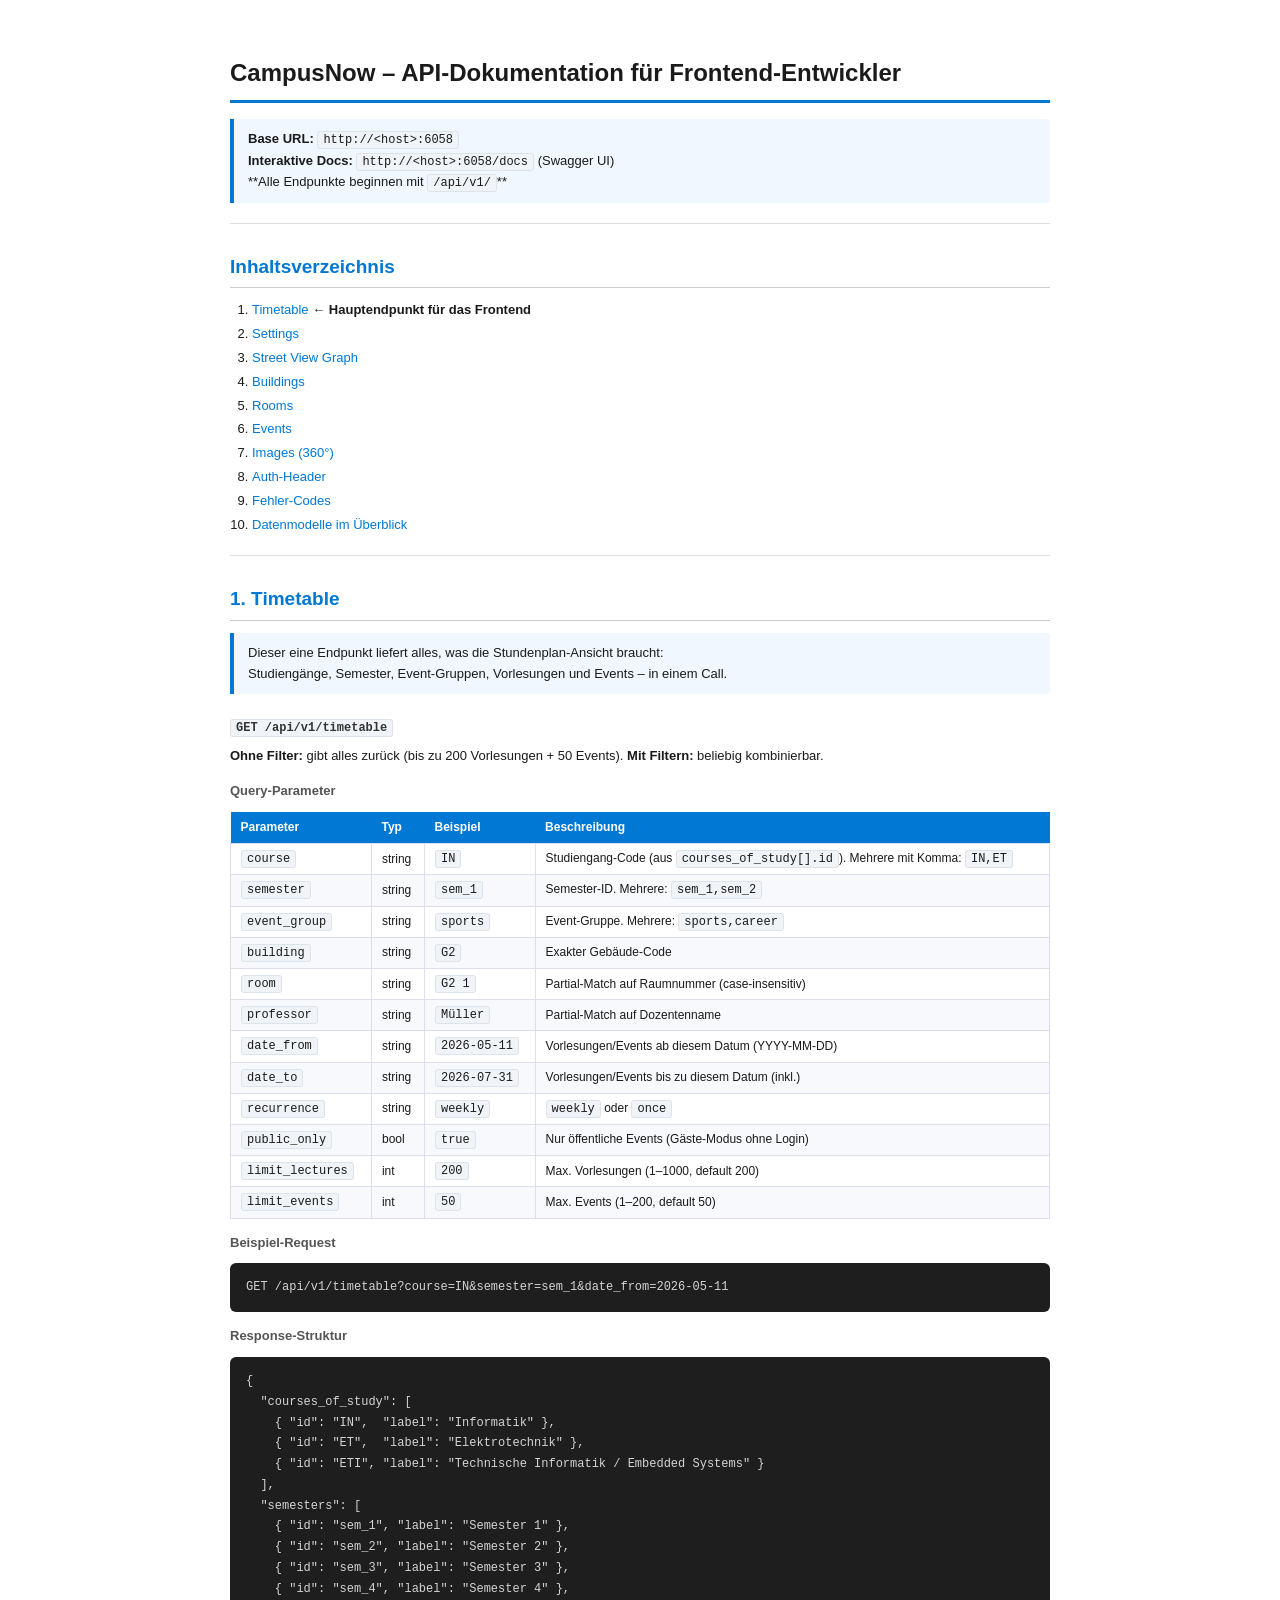
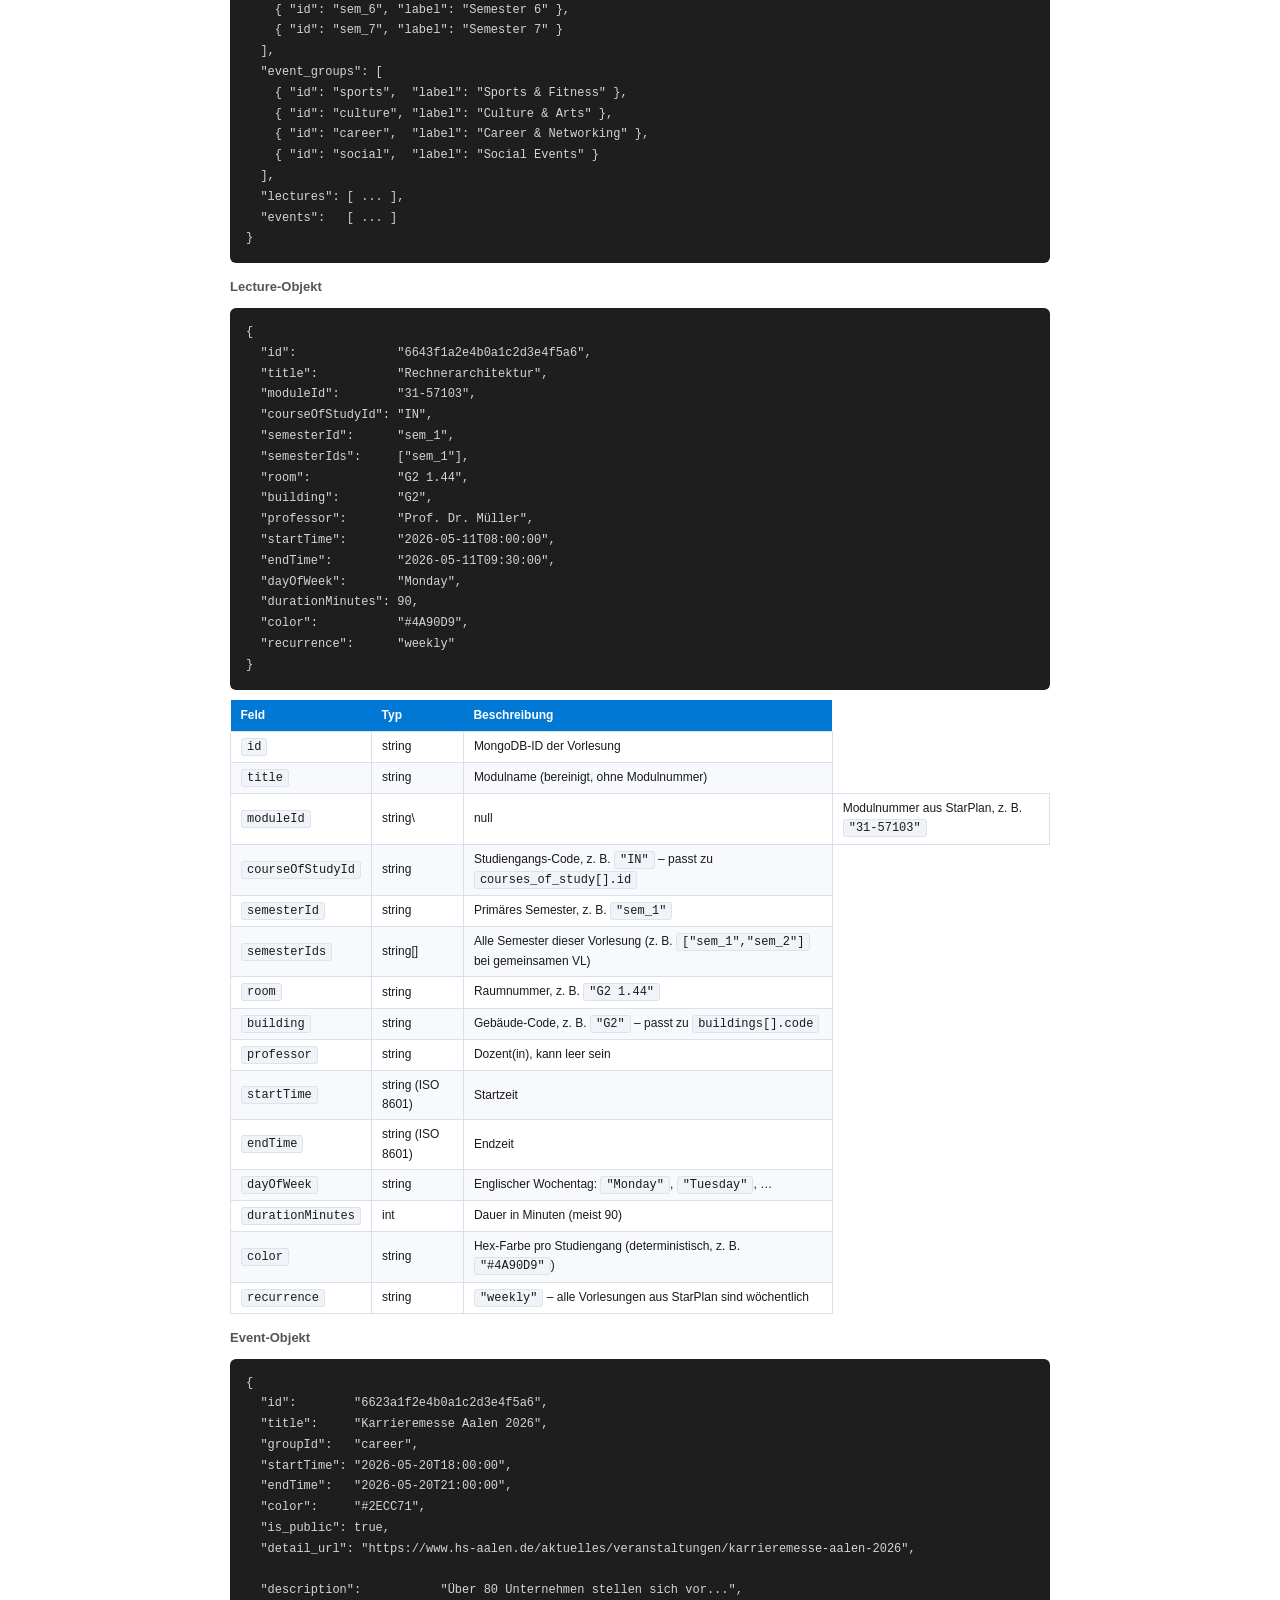
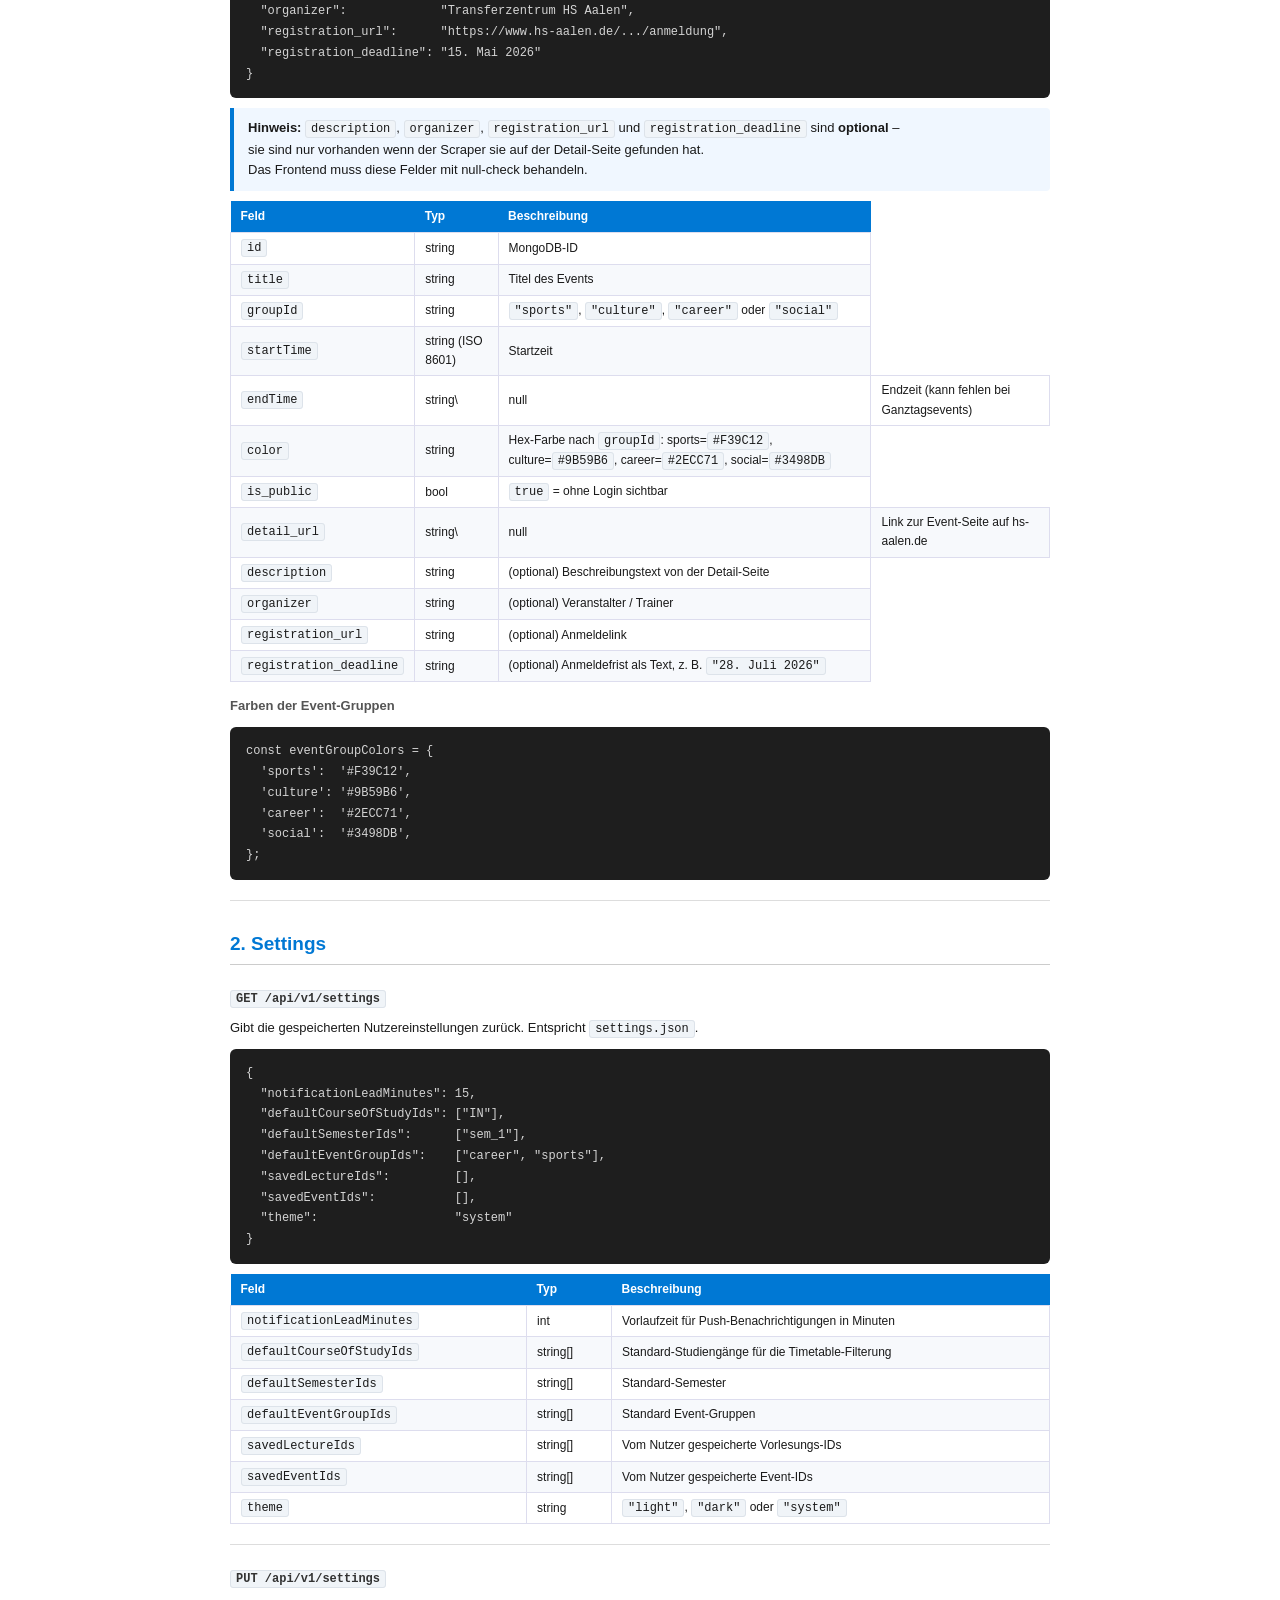
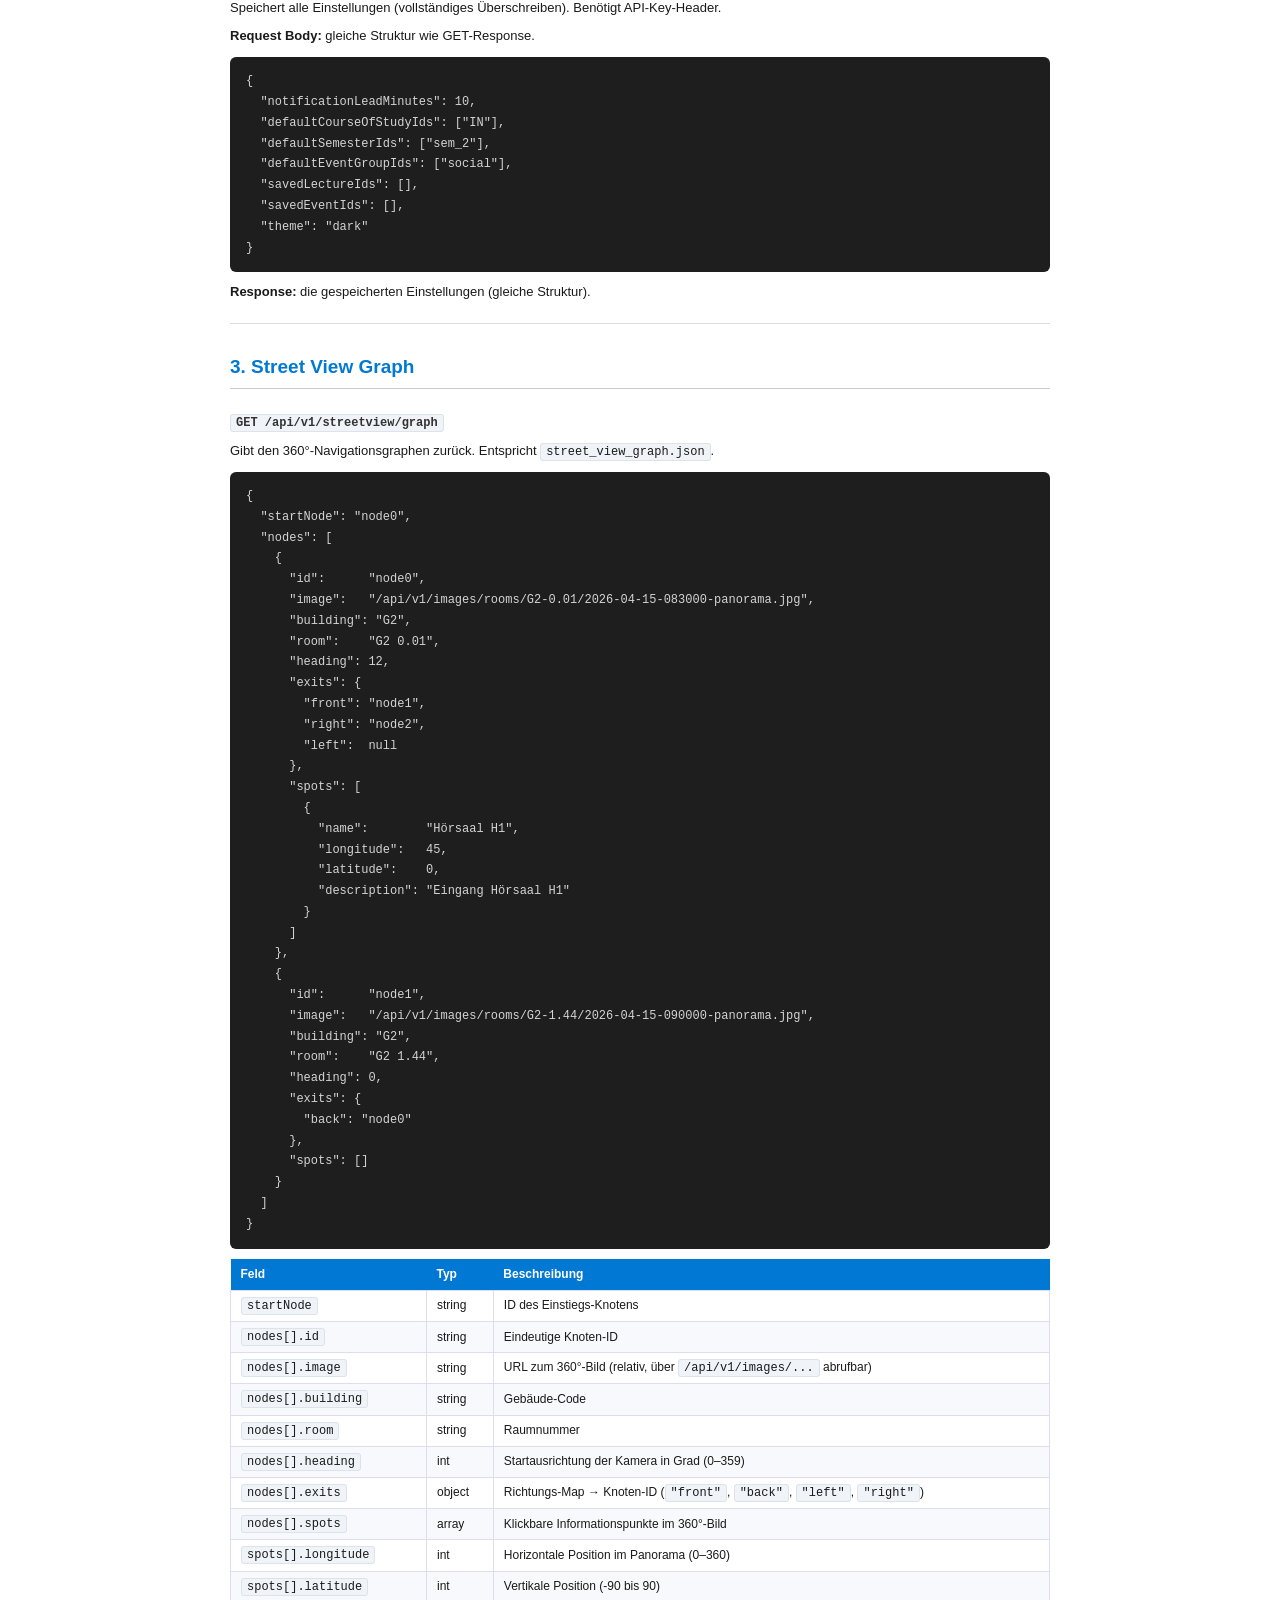
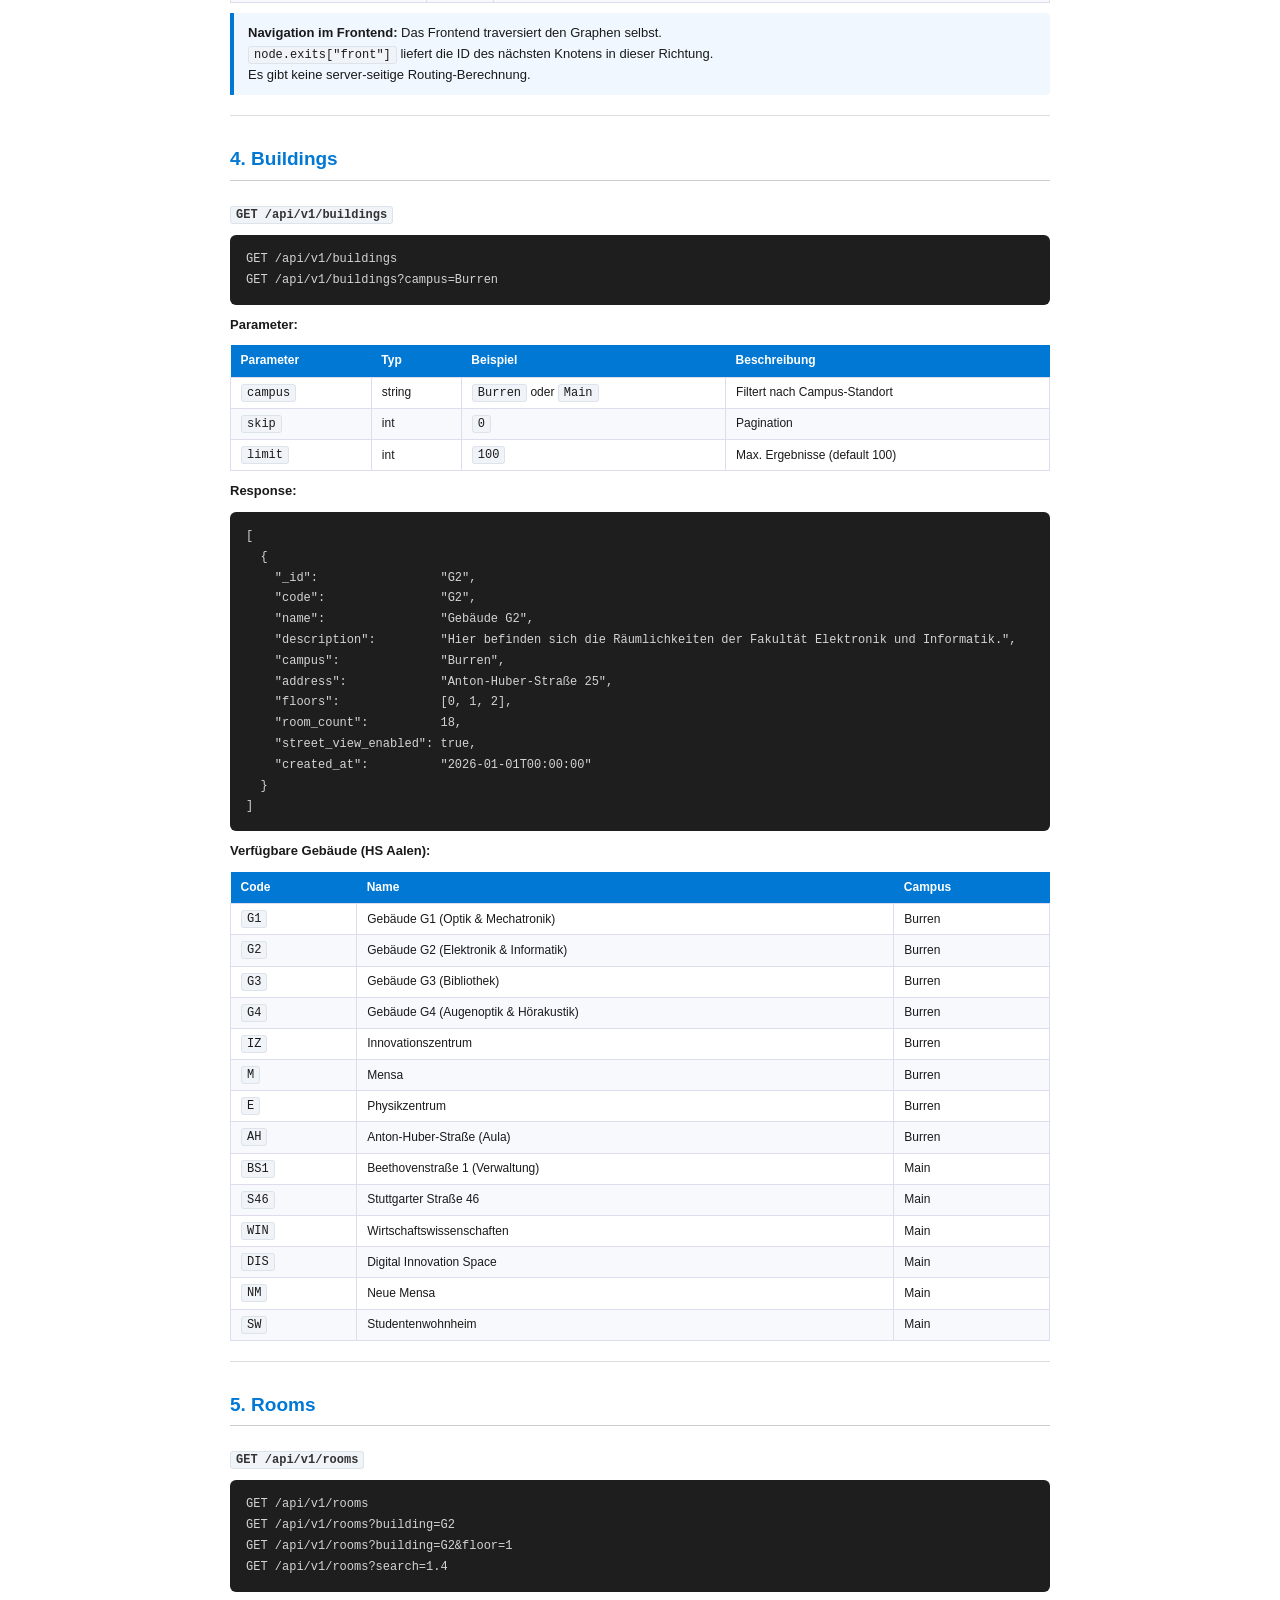
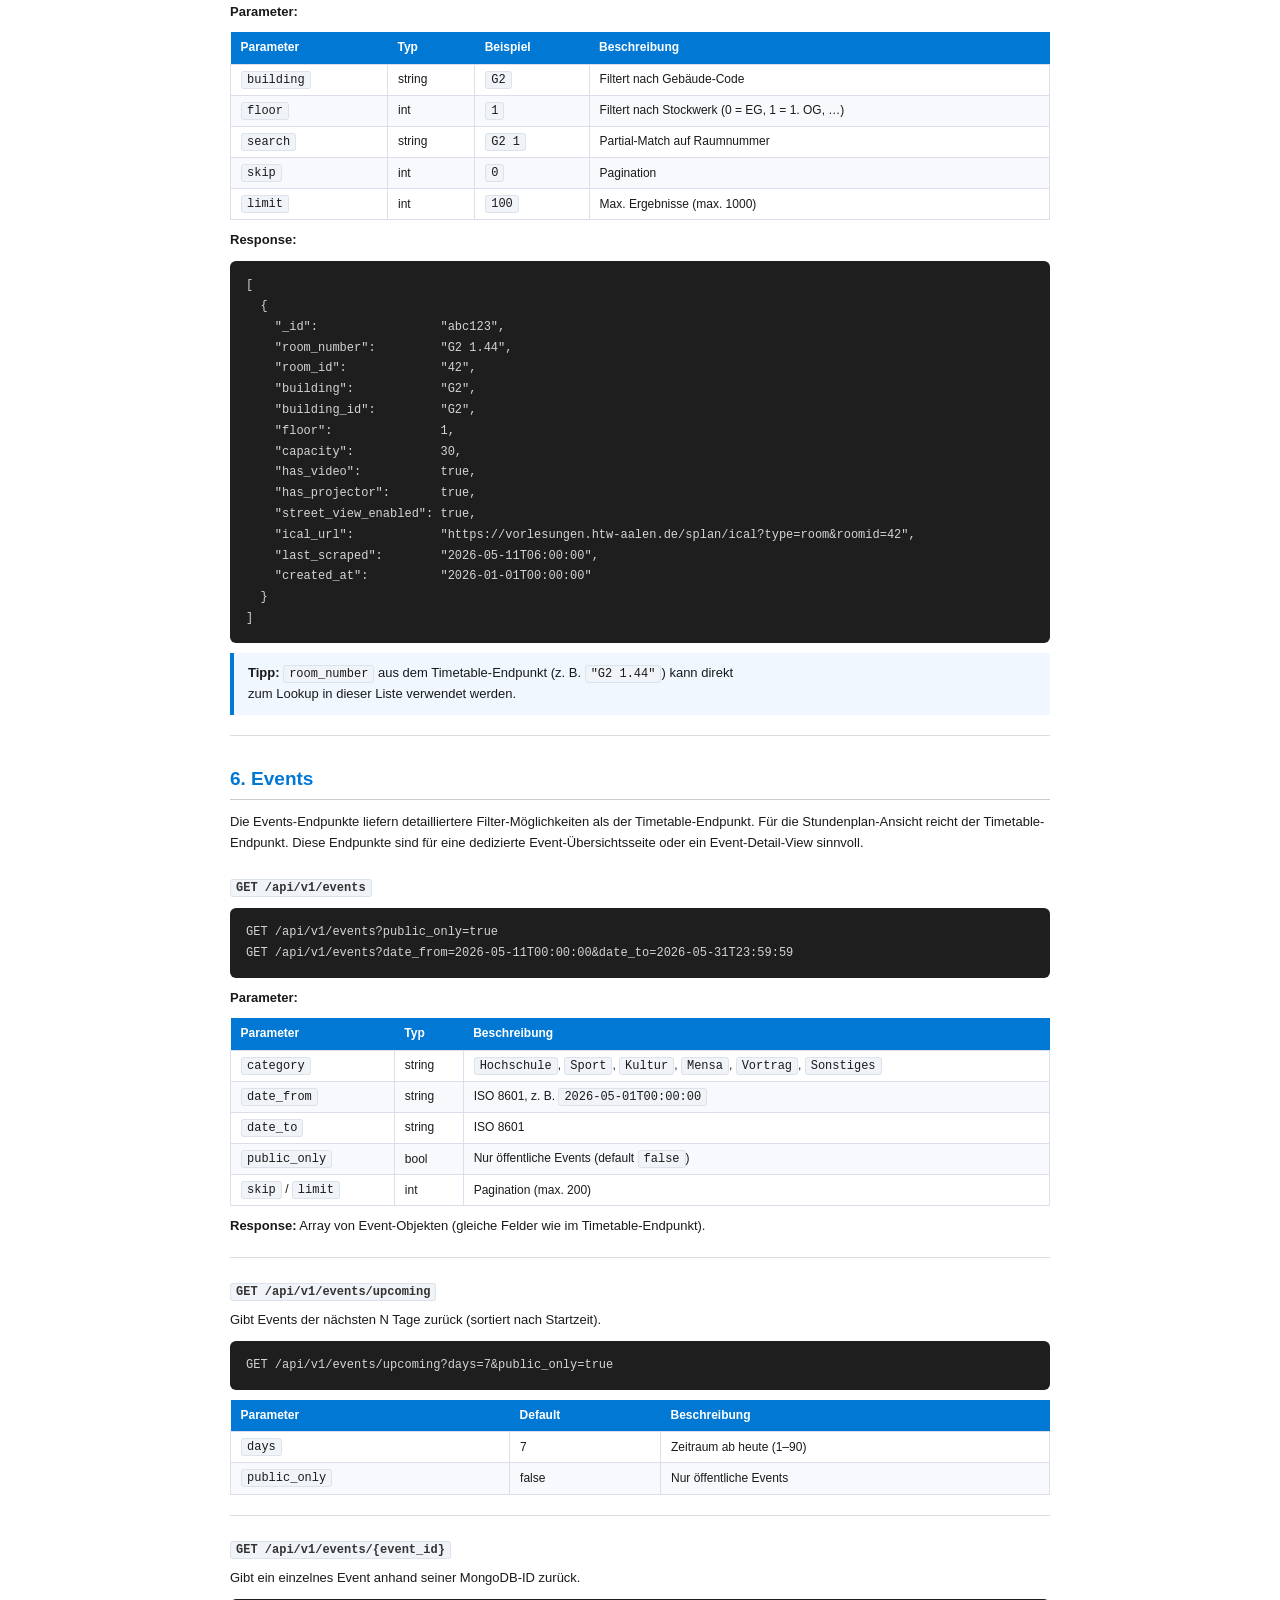
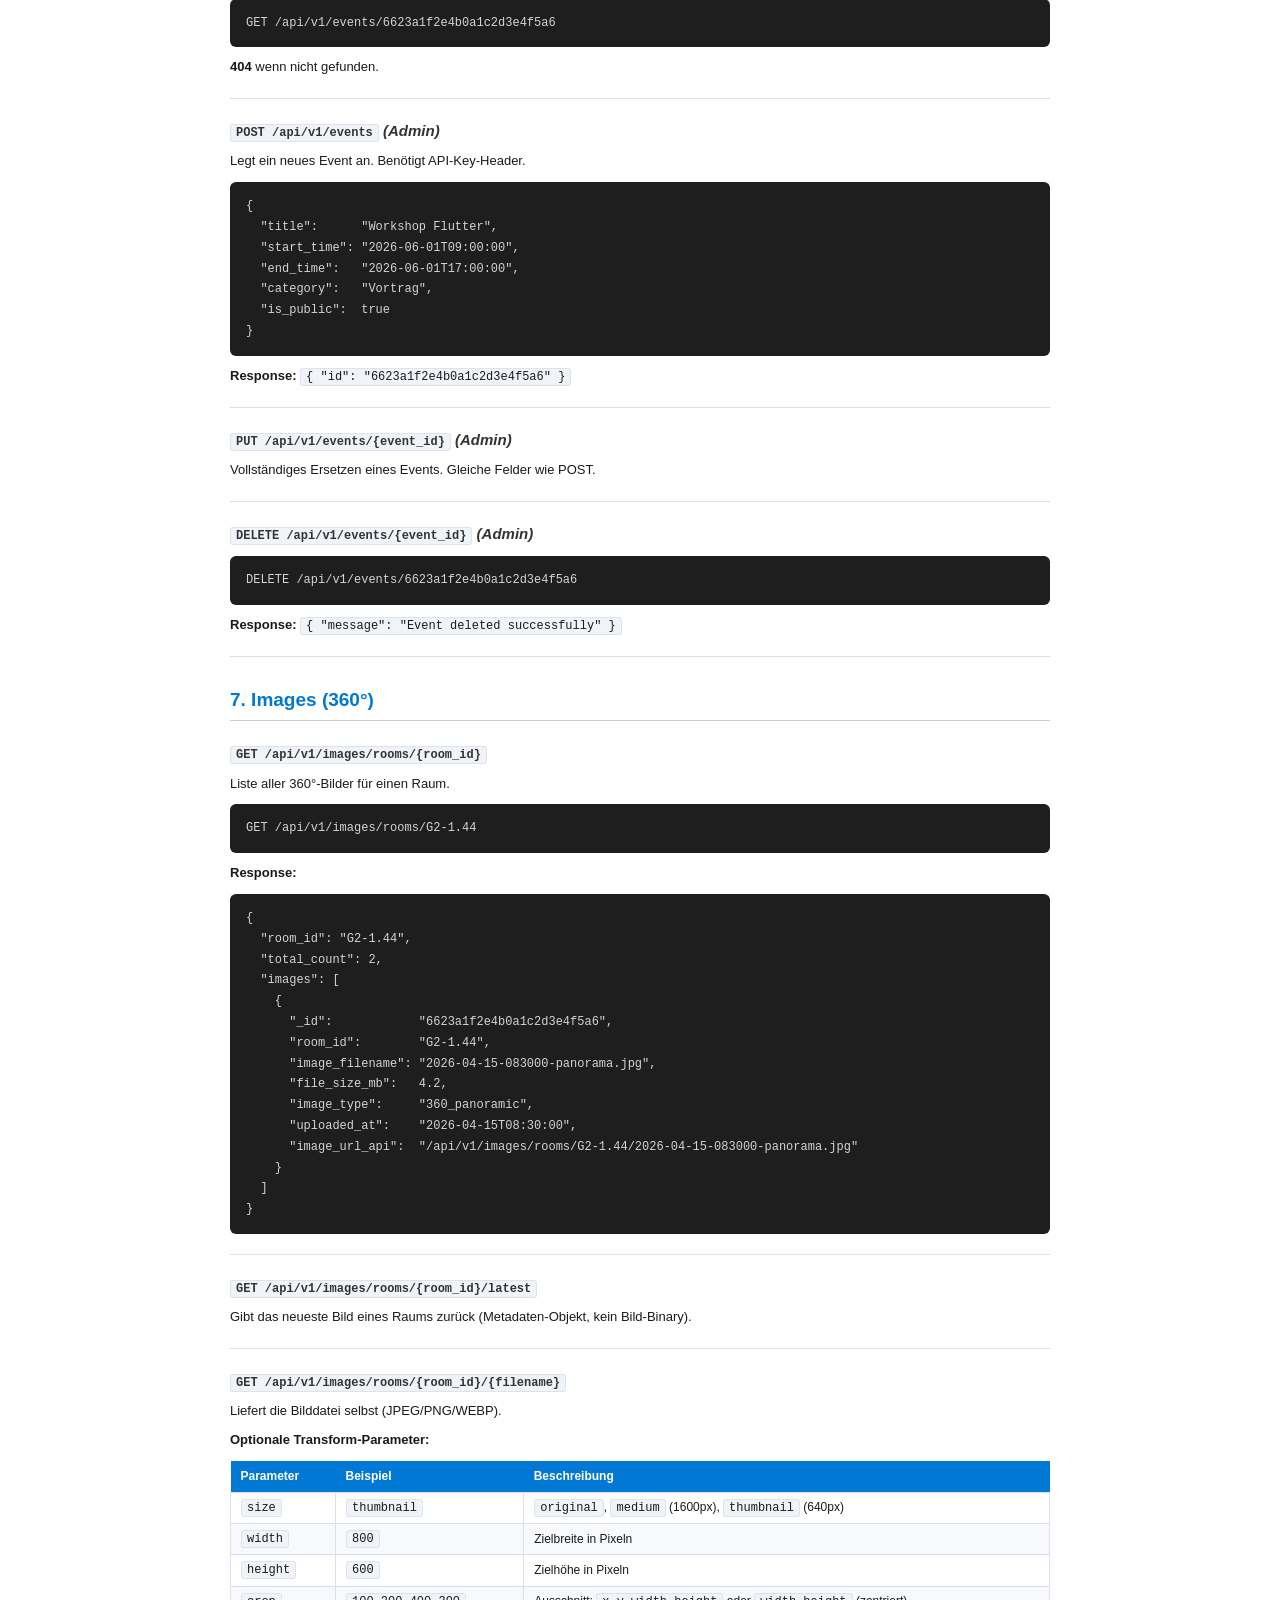
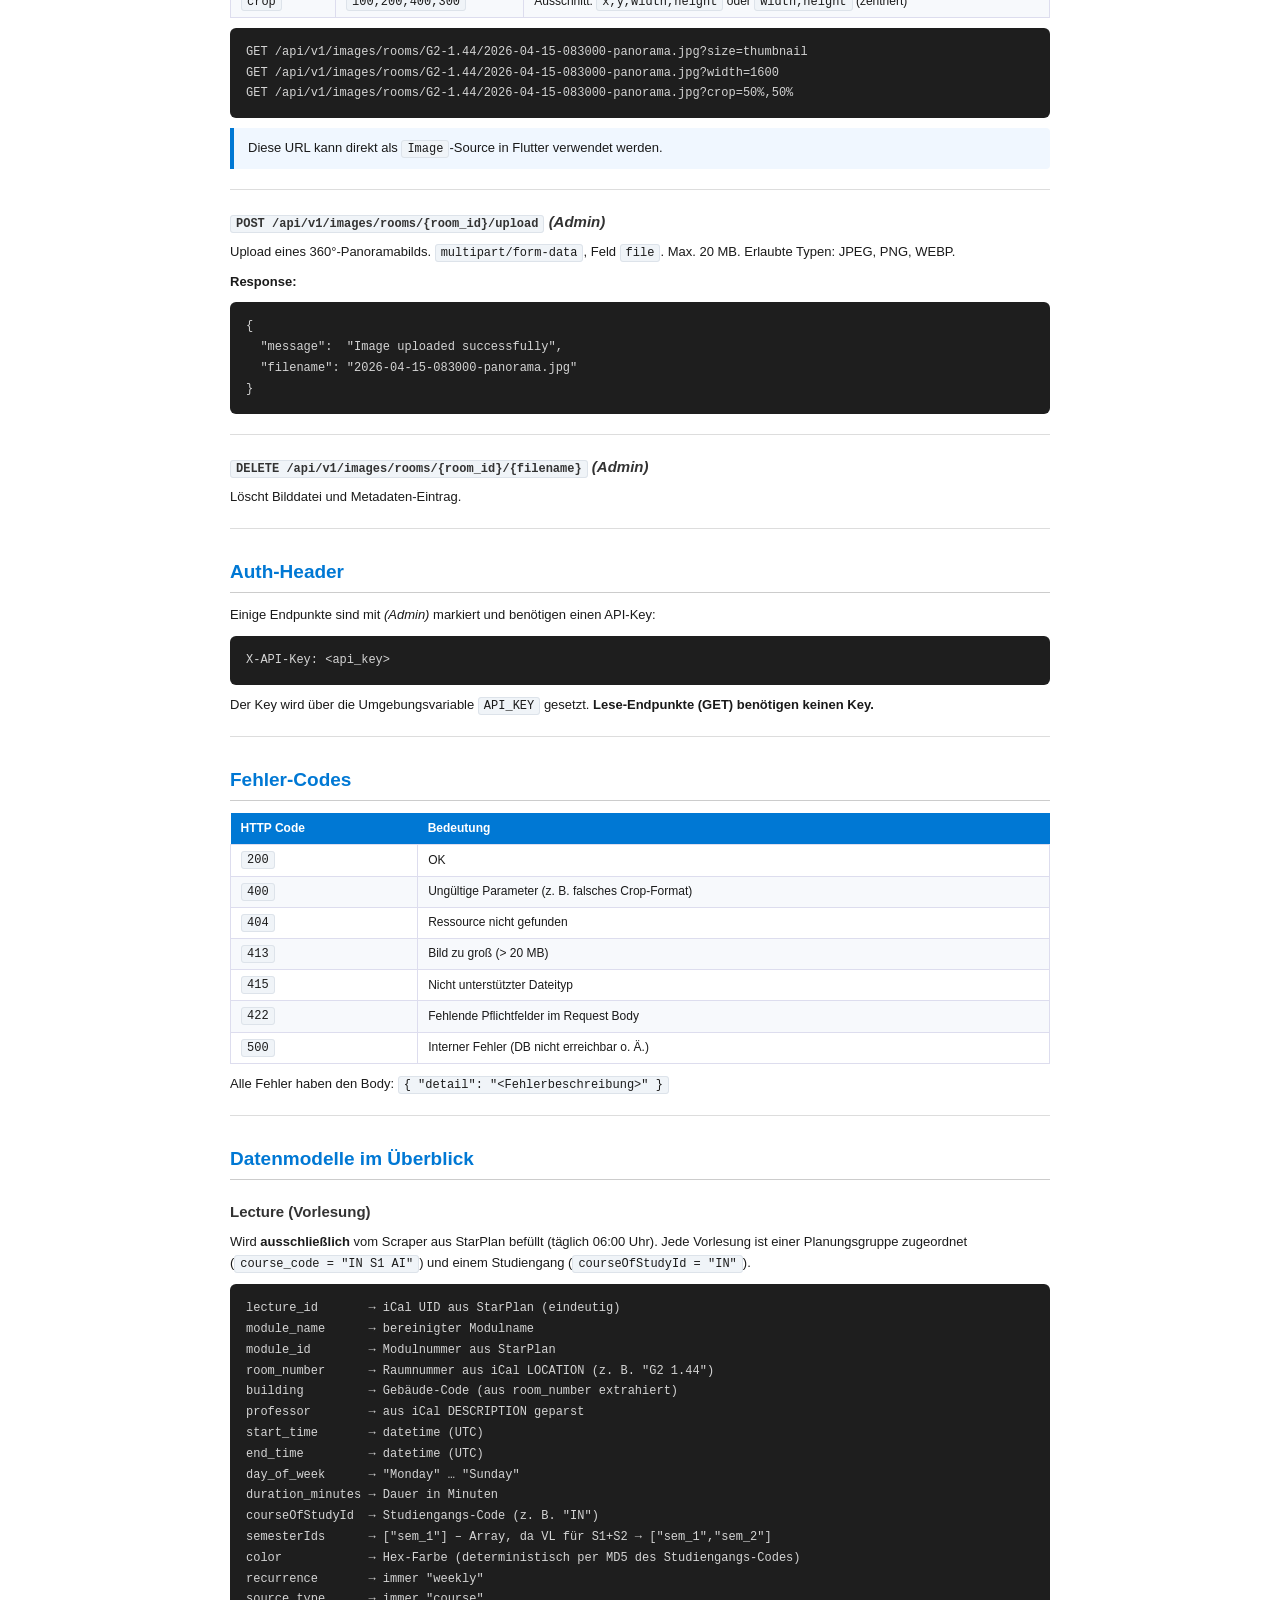
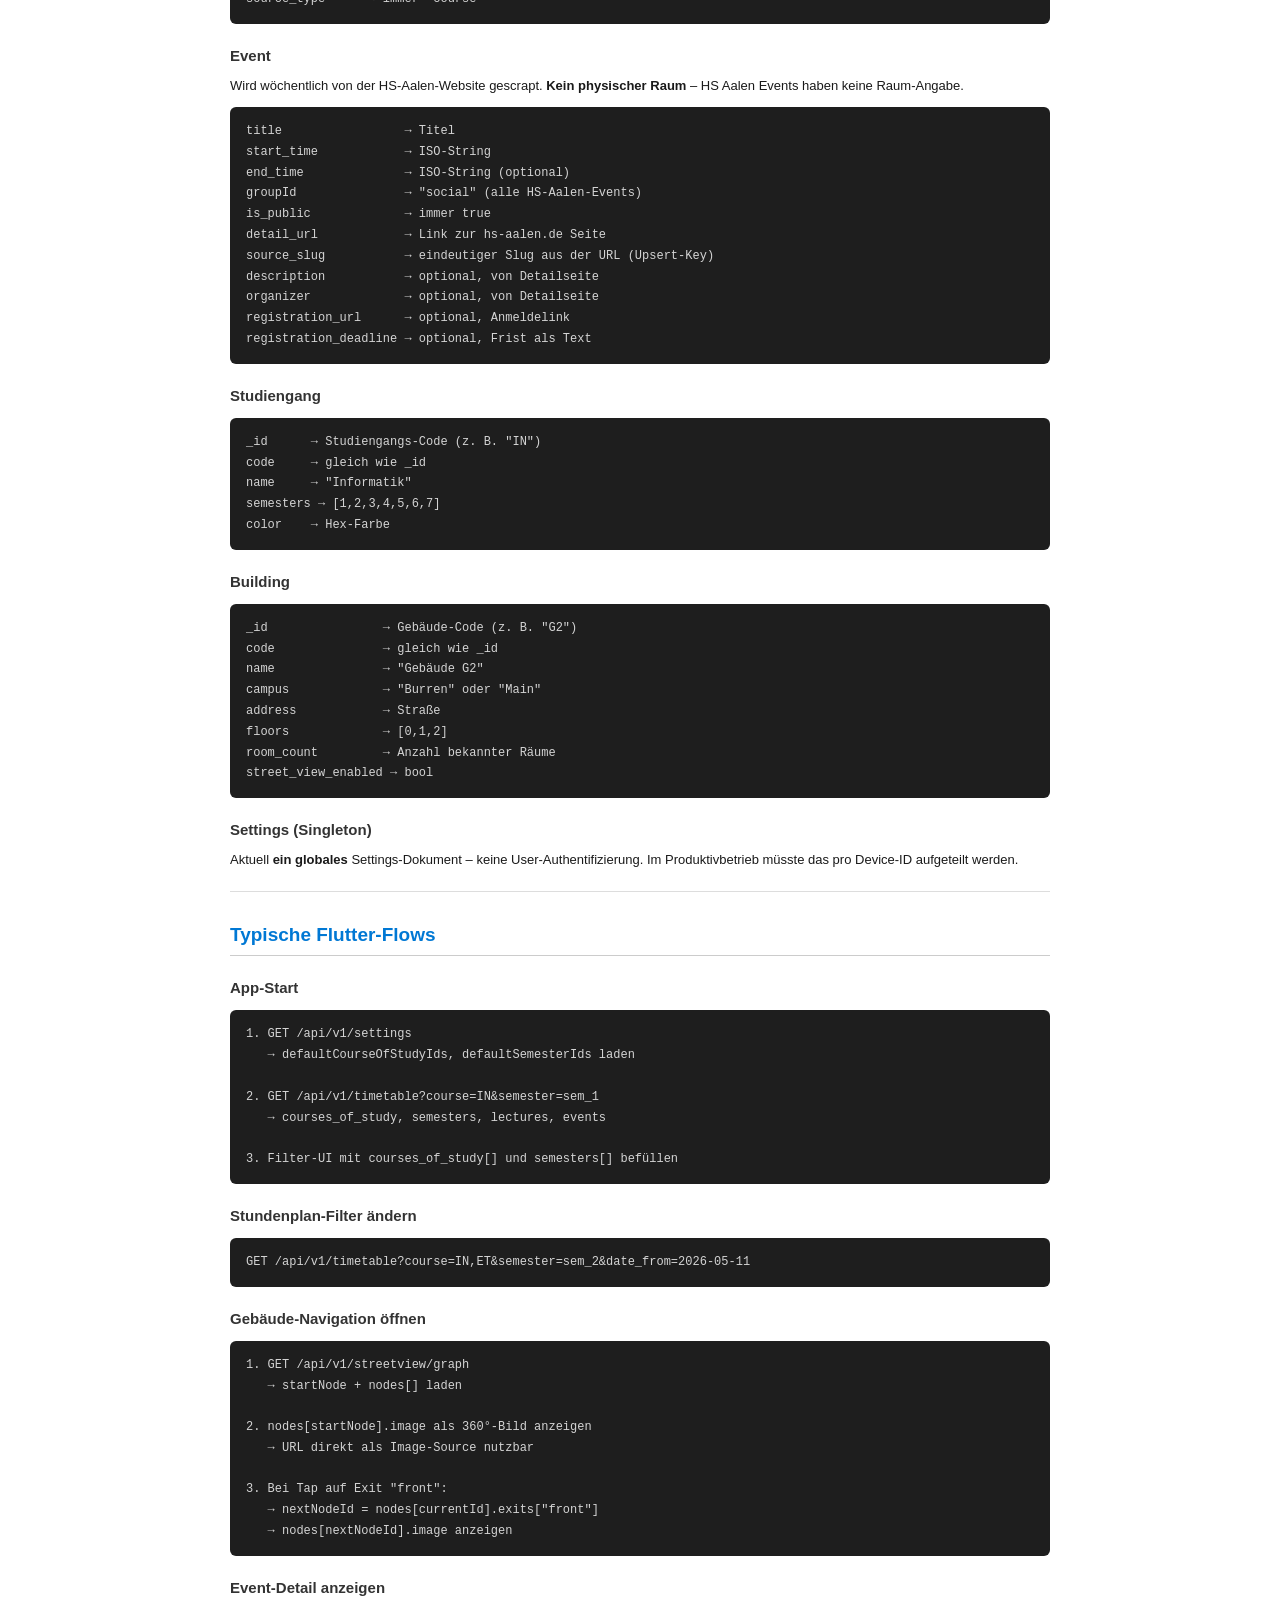
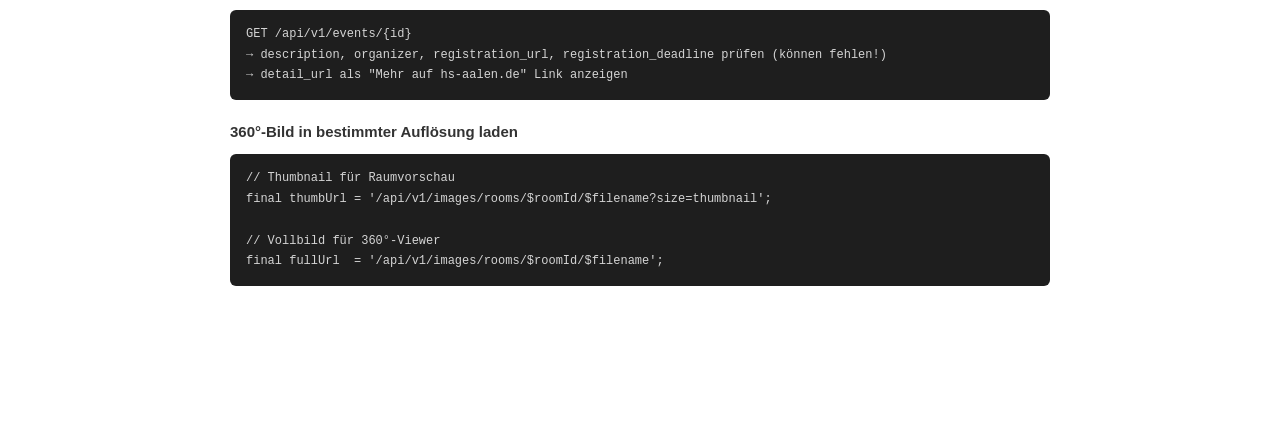
==== commit e693cfb4: "refactor: Remove Semester 5 from API documentation and timetable response structure" ====
--- a/FRONTEND_API.html
+++ b/FRONTEND_API.html
@@ -115,7 +115,6 @@
     { &quot;id&quot;: &quot;sem_2&quot;, &quot;label&quot;: &quot;Semester 2&quot; },
     { &quot;id&quot;: &quot;sem_3&quot;, &quot;label&quot;: &quot;Semester 3&quot; },
     { &quot;id&quot;: &quot;sem_4&quot;, &quot;label&quot;: &quot;Semester 4&quot; },
-    { &quot;id&quot;: &quot;sem_5&quot;, &quot;label&quot;: &quot;Semester 5&quot; },
     { &quot;id&quot;: &quot;sem_6&quot;, &quot;label&quot;: &quot;Semester 6&quot; },
     { &quot;id&quot;: &quot;sem_7&quot;, &quot;label&quot;: &quot;Semester 7&quot; }
   ],
